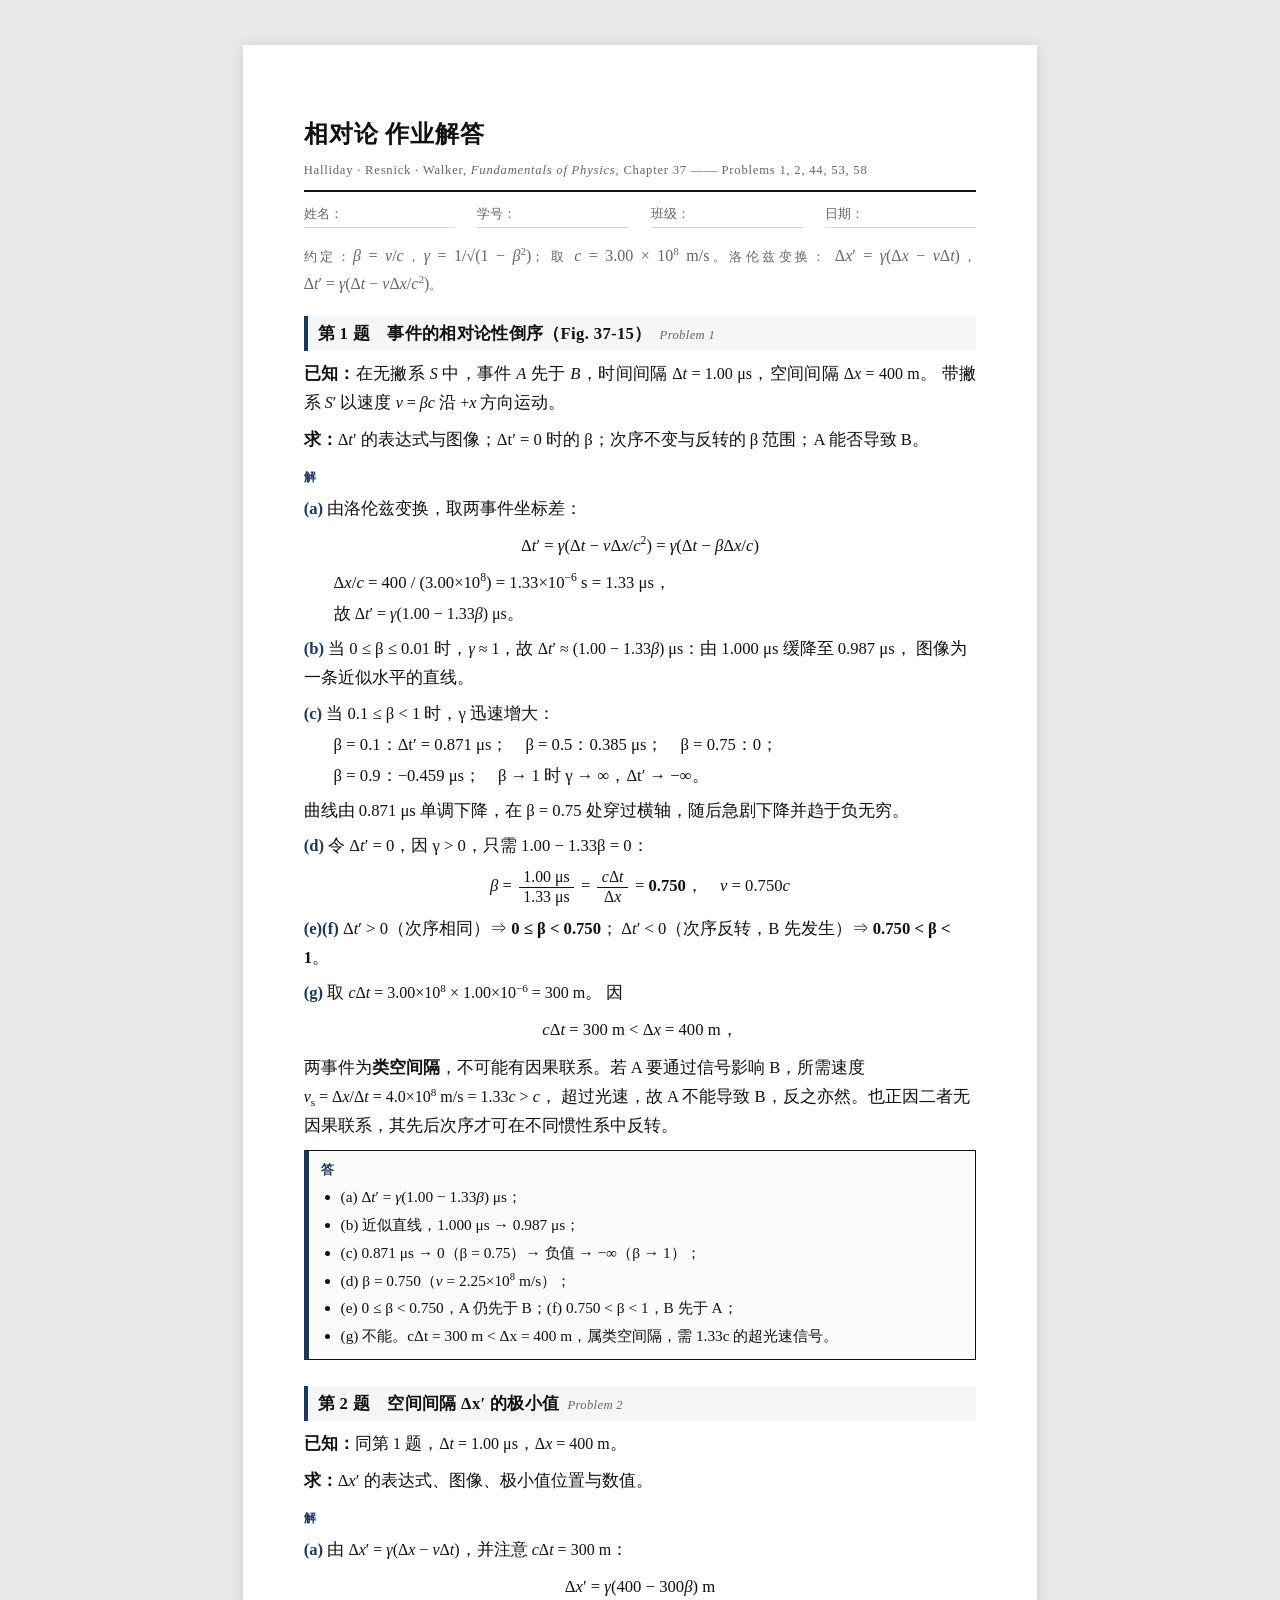
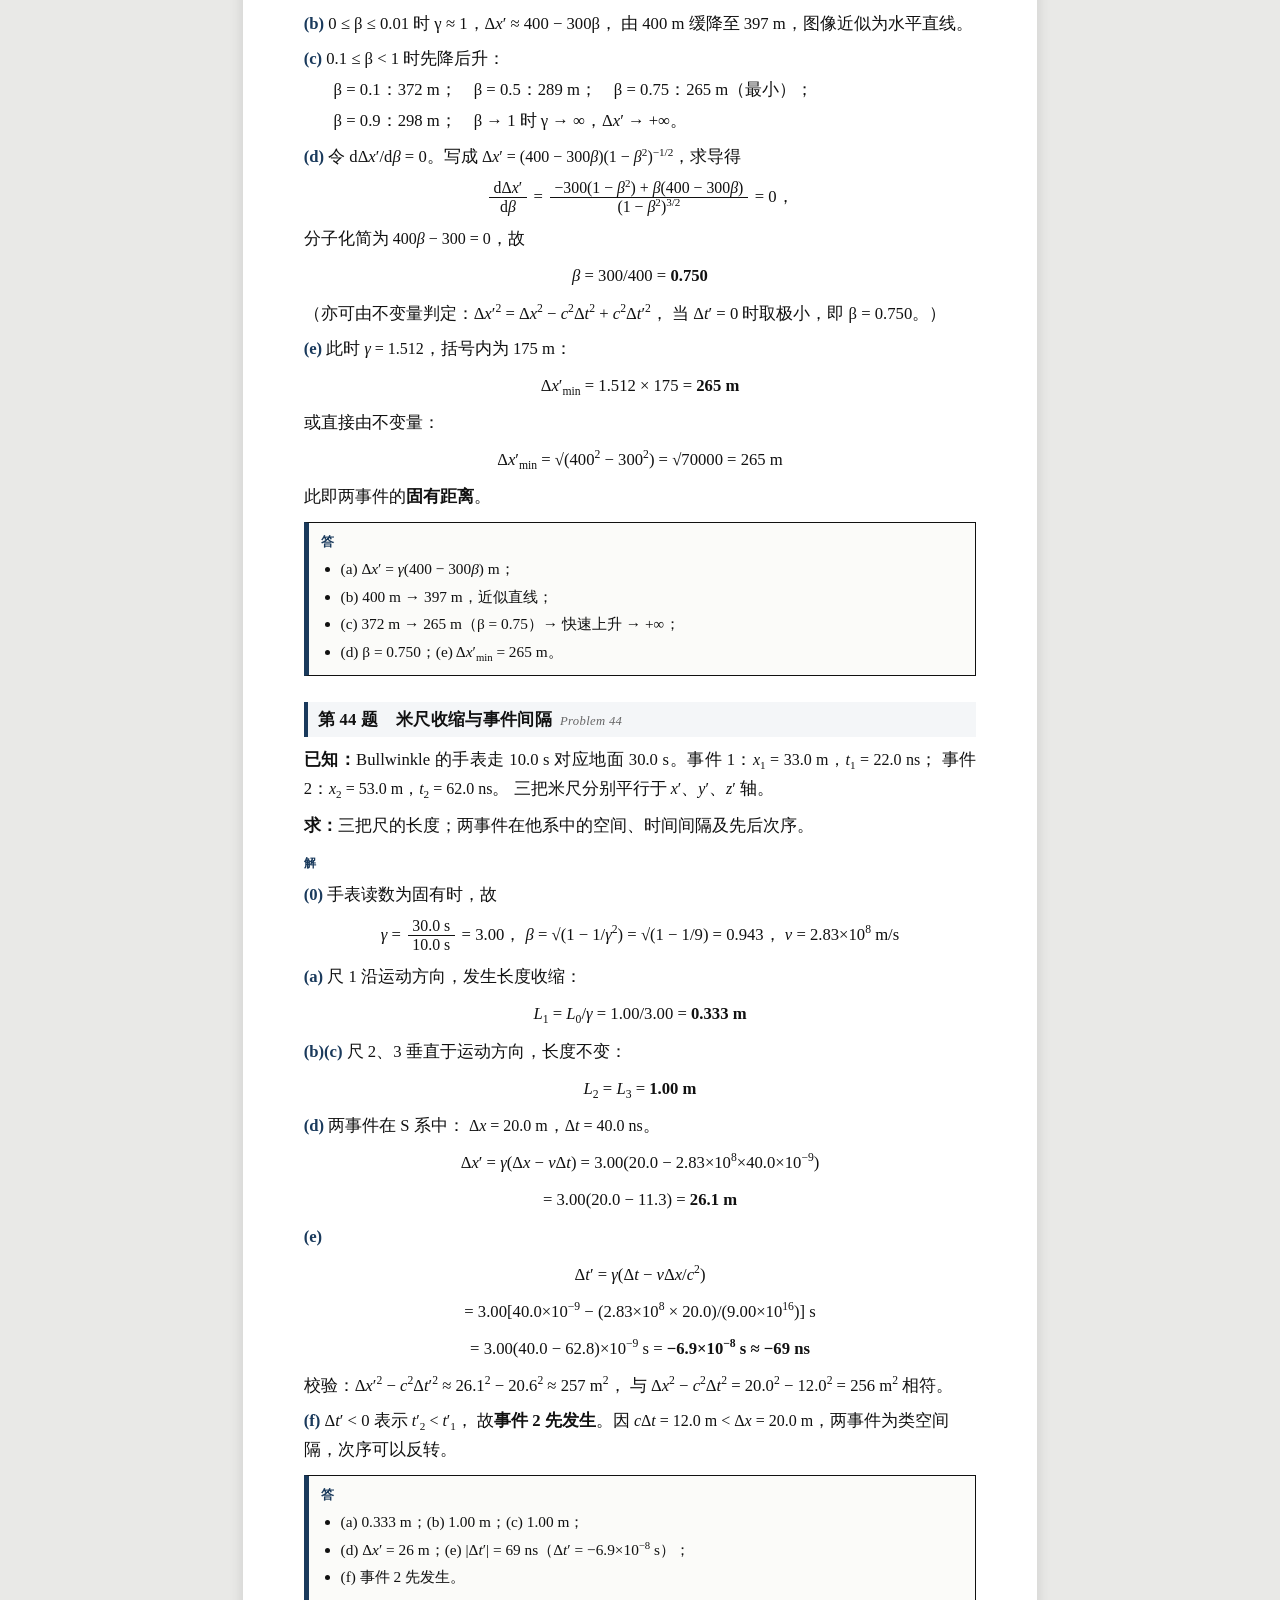
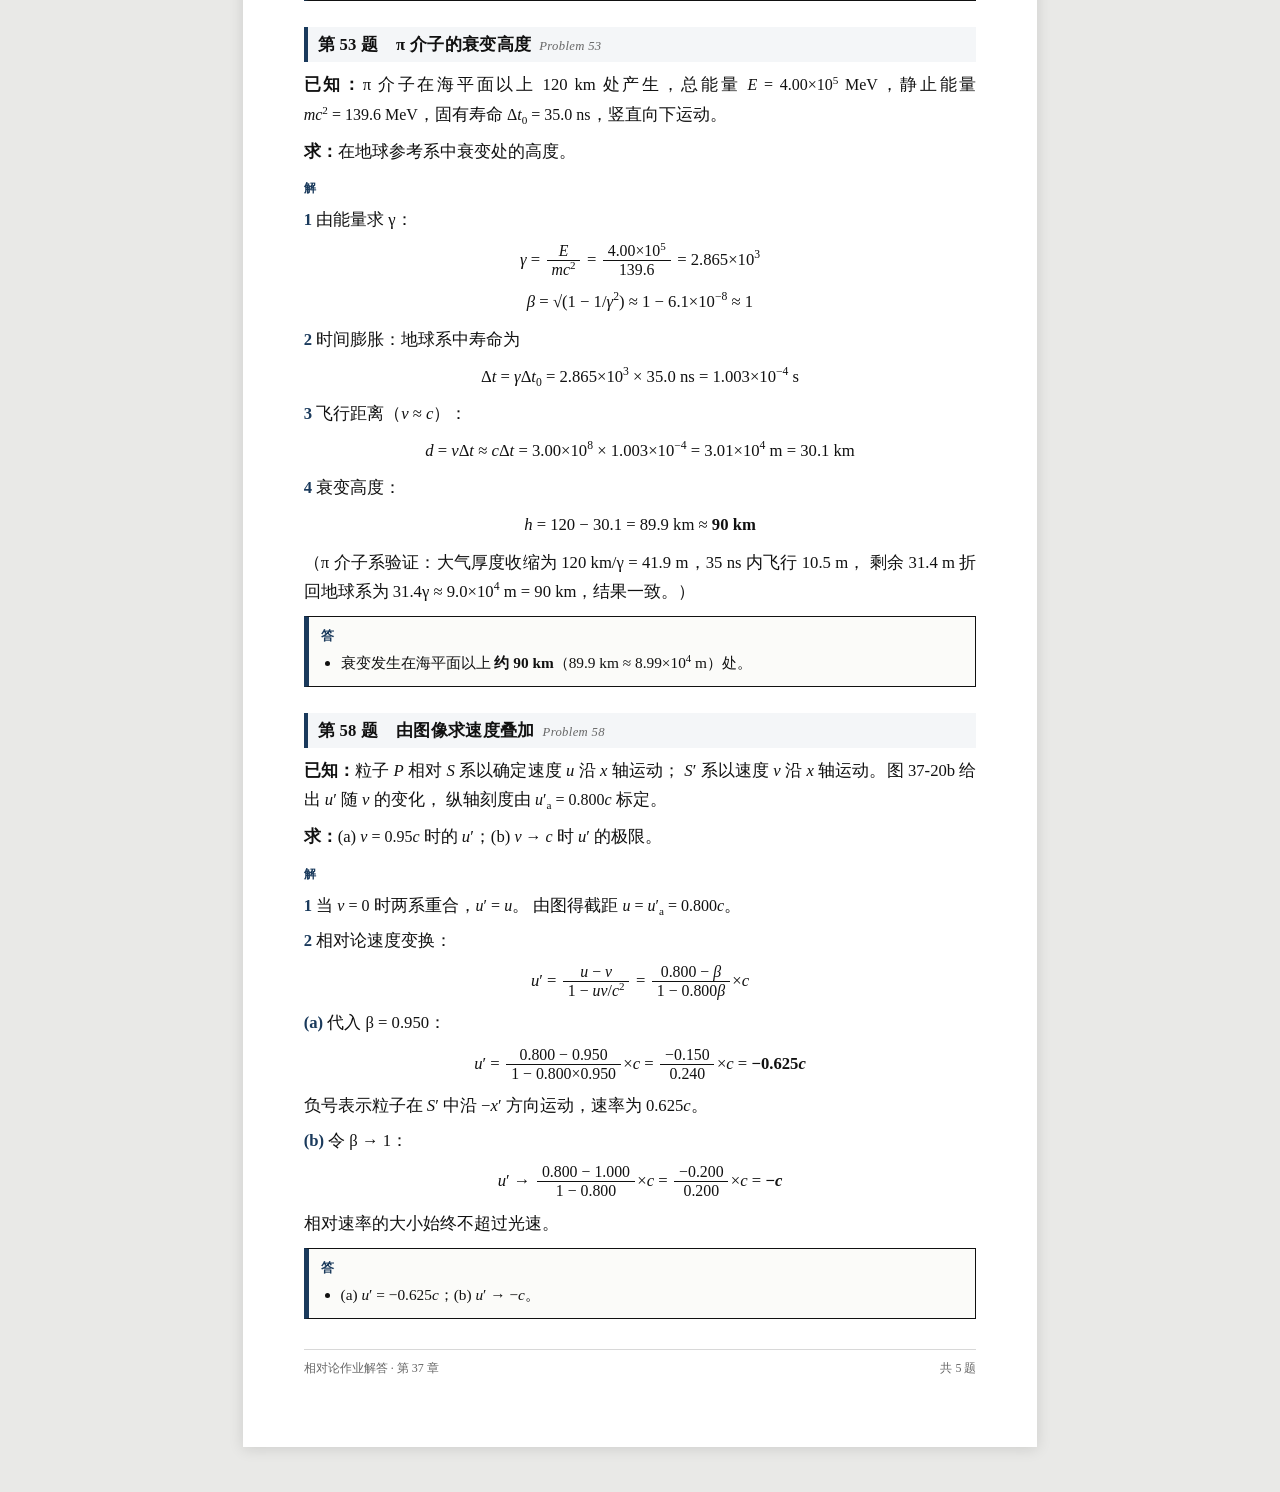
==== relativity-solutions/relativity-homework.html @ 5c3568dc "feat: update workspace Co-authored-by: traeagent <traeagent@users.noreply.github.com>" ====
<!DOCTYPE html>
<html lang="zh-CN">
<head>
<meta charset="UTF-8">
<meta name="viewport" content="width=device-width, initial-scale=1.0">
<title>相对论作业 · 可抄写版</title>
<style>
  @page { size: A4; margin: 18mm 16mm; }

  :root{
    --ink:#111;
    --muted:#666;
    --line:#d8d8d8;
    --accent:#1a3a5c;
  }
  *{box-sizing:border-box}
  body{
    margin:0;
    background:#e9e9e7;
    font-family:"Songti SC","Noto Serif CJK SC","Source Han Serif SC",SimSun,Georgia,serif;
    font-size:12.5pt;
    line-height:1.75;
    color:var(--ink);
  }
  .sheet{
    width:210mm;
    min-height:297mm;
    margin:12mm auto;
    background:#fff;
    padding:18mm 16mm;
    box-shadow:0 2px 14px rgba(0,0,0,.12);
  }

  /* ---------- 卷头 ---------- */
  .head{border-bottom:2px solid var(--ink);padding-bottom:8px;margin-bottom:6px}
  .head h1{
    font-size:18pt;margin:0 0 4px;letter-spacing:.04em;
    font-family:"Songti SC",SimSun,serif;
  }
  .head .sub{font-size:9.5pt;color:var(--muted);letter-spacing:.06em}
  .meta{
    display:flex;gap:22px;flex-wrap:wrap;
    font-size:10pt;color:var(--muted);
    margin:10px 0 22px;
  }
  .meta span{flex:1;min-width:150px;border-bottom:1px solid var(--line);padding-bottom:2px}

  /* ---------- 题目 ---------- */
  .prob{margin:0 0 26px;break-inside:avoid;page-break-inside:avoid}
  .prob > h2{
    font-size:12.5pt;margin:0 0 8px;padding:3px 0 3px 10px;
    border-left:4px solid var(--accent);
    background:#f4f6f8;
    font-weight:700;letter-spacing:.02em;
  }
  .prob h2 .en{
    font-weight:400;color:var(--muted);font-size:9.5pt;
    font-family:Georgia,serif;font-style:italic;margin-left:8px;
  }
  .label{
    font-size:9pt;letter-spacing:.12em;color:var(--accent);
    font-weight:700;margin:12px 0 4px;
  }

  p{margin:0 0 6px;text-align:justify}
  .given{margin:0 0 8px}
  .given b{font-weight:700}

  /* ---------- 公式 ---------- */
  .m{font-family:"Times New Roman",Georgia,serif;font-size:12pt;white-space:nowrap}
  .m i{font-style:italic}
  .disp{
    text-align:center;
    margin:8px 0;
    font-family:"Times New Roman",Georgia,serif;
    font-size:12.5pt;
  }
  .disp i{font-style:italic}
  .frac{display:inline-block;vertical-align:middle;text-align:center;line-height:1.15;margin:0 .15em}
  .frac .n{display:block;padding:0 .3em;font-size:.95em}
  .frac .d{display:block;padding:0 .3em;border-top:1px solid currentColor;font-size:.95em}
  .sqrt{border-top:1px solid currentColor;padding:0 .1em 0 .03em}
  sup,sub{font-size:.7em;line-height:0}

  /* ---------- 步骤 ---------- */
  .step{margin:6px 0 6px 0}
  .step .no{font-weight:700;color:var(--accent)}
  .calc{margin:2px 0 6px 1.8em}
  .calc div{margin:2px 0}

  /* ---------- 答案 ---------- */
  .ans{
    border:1px solid var(--ink);
    border-left:5px solid var(--accent);
    padding:8px 12px;
    margin:10px 0 0;
    font-size:11.5pt;
    background:#fbfbf9;
    break-inside:avoid;
  }
  .ans .t{font-weight:700;letter-spacing:.1em;font-size:9.5pt;color:var(--accent);display:block;margin-bottom:3px}
  .ans ul{margin:0;padding-left:1.3em}
  .ans li{margin:1px 0}

  .note{font-size:9.5pt;color:var(--muted);margin-top:6px}

  /* ---------- 页脚 ---------- */
  .foot{
    margin-top:30px;padding-top:8px;border-top:1px solid var(--line);
    font-size:9pt;color:var(--muted);display:flex;justify-content:space-between
  }

  /* ---------- 打印 ---------- */
  @media print{
    body{background:#fff}
    .sheet{width:auto;min-height:0;margin:0;padding:0;box-shadow:none}
    .prob{page-break-inside:avoid}
    .ans{background:#fff}
  }

  @media (max-width:820px){
    body{background:#fff}
    .sheet{width:auto;margin:0;padding:14px;box-shadow:none;min-height:0}
    .m{white-space:normal}
    .disp{font-size:11.5pt}
  }
</style>
</head>
<body>
<div class="sheet">

  <div class="head">
    <h1>相对论 作业解答</h1>
    <div class="sub">Halliday · Resnick · Walker, <i>Fundamentals of Physics</i>, Chapter 37 —— Problems 1, 2, 44, 53, 58</div>
  </div>

  <div class="meta">
    <span>姓名：</span>
    <span>学号：</span>
    <span>班级：</span>
    <span>日期：</span>
  </div>

  <p class="note" style="margin:-8px 0 18px">
    约定：<span class="m"><i>β</i> = <i>v</i>/<i>c</i></span>，<span class="m"><i>γ</i> = 1/√(1 − <i>β</i><sup>2</sup>)</span>；
    取 <span class="m"><i>c</i> = 3.00 × 10<sup>8</sup> m/s</span>。洛伦兹变换：
    <span class="m">Δ<i>x</i>′ = <i>γ</i>(Δ<i>x</i> − <i>v</i>Δ<i>t</i>)</span>，
    <span class="m">Δ<i>t</i>′ = <i>γ</i>(Δ<i>t</i> − <i>v</i>Δ<i>x</i>/<i>c</i><sup>2</sup>)</span>。
  </p>

  <!-- ============ 1 ============ -->
  <div class="prob">
    <h2>第 1 题　事件的相对论性倒序（Fig. 37-15）<span class="en">Problem 1</span></h2>

    <p class="given">
      <b>已知：</b>在无撇系 <span class="m"><i>S</i></span> 中，事件 <i>A</i> 先于 <i>B</i>，时间间隔
      <span class="m">Δ<i>t</i> = 1.00 μs</span>，空间间隔 <span class="m">Δ<i>x</i> = 400 m</span>。
      带撇系 <span class="m"><i>S</i>′</span> 以速度 <span class="m"><i>v</i> = <i>βc</i></span> 沿 <span class="m">+<i>x</i></span> 方向运动。
    </p>
    <p class="given"><b>求：</b>Δ<i>t</i>′ 的表达式与图像；Δt′ = 0 时的 β；次序不变与反转的 β 范围；A 能否导致 B。</p>

    <div class="label">解</div>

    <div class="step">
      <span class="no">(a)</span> 由洛伦兹变换，取两事件坐标差：
      <div class="disp">Δ<i>t</i>′ = <i>γ</i>(Δ<i>t</i> − <i>v</i>Δ<i>x</i>/<i>c</i><sup>2</sup>) = <i>γ</i>(Δ<i>t</i> − <i>β</i>Δ<i>x</i>/<i>c</i>)</div>
      <div class="calc">
        <div>Δ<i>x</i>/<i>c</i> = 400 / (3.00×10<sup>8</sup>) = 1.33×10<sup>−6</sup> s = 1.33 μs，</div>
        <div>故 <span class="m">Δ<i>t</i>′ = <i>γ</i>(1.00 − 1.33<i>β</i>) μs</span>。</div>
      </div>
    </div>

    <div class="step">
      <span class="no">(b)</span> 当 0 ≤ β ≤ 0.01 时，<span class="m"><i>γ</i> ≈ 1</span>，故
      <span class="m">Δ<i>t</i>′ ≈ (1.00 − 1.33<i>β</i>) μs</span>：由 1.000 μs 缓降至 0.987 μs，
      图像为一条近似水平的直线。
    </div>

    <div class="step">
      <span class="no">(c)</span> 当 0.1 ≤ β &lt; 1 时，γ 迅速增大：
      <div class="calc">
        <div>β = 0.1：Δt′ = 0.871 μs；　β = 0.5：0.385 μs；　β = 0.75：0；</div>
        <div>β = 0.9：−0.459 μs；　β → 1 时 γ → ∞，Δt′ → −∞。</div>
      </div>
      曲线由 0.871 μs 单调下降，在 β = 0.75 处穿过横轴，随后急剧下降并趋于负无穷。
    </div>

    <div class="step">
      <span class="no">(d)</span> 令 Δ<i>t</i>′ = 0，因 γ &gt; 0，只需 1.00 − 1.33β = 0：
      <div class="disp"><i>β</i> = <span class="frac"><span class="n">1.00 μs</span><span class="d">1.33 μs</span></span> = <span class="frac"><span class="n"><i>c</i>Δ<i>t</i></span><span class="d">Δ<i>x</i></span></span> = <b>0.750</b>，　<i>v</i> = 0.750<i>c</i></div>
    </div>

    <div class="step">
      <span class="no">(e)(f)</span> Δ<i>t</i>′ &gt; 0（次序相同）⇒ <b>0 ≤ β &lt; 0.750</b>；
      Δ<i>t</i>′ &lt; 0（次序反转，B 先发生）⇒ <b>0.750 &lt; β &lt; 1</b>。
    </div>

    <div class="step">
      <span class="no">(g)</span> 取 <span class="m"><i>c</i>Δ<i>t</i> = 3.00×10<sup>8</sup> × 1.00×10<sup>−6</sup> = 300 m</span>。
      因
      <div class="disp"><i>c</i>Δ<i>t</i> = 300 m &lt; Δ<i>x</i> = 400 m，</div>
      两事件为<b>类空间隔</b>，不可能有因果联系。若 A 要通过信号影响 B，所需速度
      <span class="m"><i>v</i><sub>s</sub> = Δ<i>x</i>/Δ<i>t</i> = 4.0×10<sup>8</sup> m/s = 1.33<i>c</i> &gt; <i>c</i></span>，
      超过光速，故 A 不能导致 B，反之亦然。也正因二者无因果联系，其先后次序才可在不同惯性系中反转。
    </div>

    <div class="ans">
      <span class="t">答</span>
      <ul>
        <li>(a) Δ<i>t</i>′ = <i>γ</i>(1.00 − 1.33<i>β</i>) μs；</li>
        <li>(b) 近似直线，1.000 μs → 0.987 μs；</li>
        <li>(c) 0.871 μs → 0（β = 0.75）→ 负值 → −∞（β → 1）；</li>
        <li>(d) β = 0.750（<i>v</i> = 2.25×10<sup>8</sup> m/s）；</li>
        <li>(e) 0 ≤ β &lt; 0.750，A 仍先于 B；(f) 0.750 &lt; β &lt; 1，B 先于 A；</li>
        <li>(g) 不能。cΔt = 300 m &lt; Δx = 400 m，属类空间隔，需 1.33c 的超光速信号。</li>
      </ul>
    </div>
  </div>

  <!-- ============ 2 ============ -->
  <div class="prob">
    <h2>第 2 题　空间间隔 Δx′ 的极小值<span class="en">Problem 2</span></h2>

    <p class="given"><b>已知：</b>同第 1 题，<span class="m">Δ<i>t</i> = 1.00 μs</span>，<span class="m">Δ<i>x</i> = 400 m</span>。</p>
    <p class="given"><b>求：</b>Δ<i>x</i>′ 的表达式、图像、极小值位置与数值。</p>

    <div class="label">解</div>

    <div class="step">
      <span class="no">(a)</span> 由 <span class="m">Δ<i>x</i>′ = <i>γ</i>(Δ<i>x</i> − <i>v</i>Δ<i>t</i>)</span>，并注意
      <span class="m"><i>c</i>Δ<i>t</i> = 300 m</span>：
      <div class="disp">Δ<i>x</i>′ = <i>γ</i>(400 − 300<i>β</i>) m</div>
    </div>

    <div class="step">
      <span class="no">(b)</span> 0 ≤ β ≤ 0.01 时 γ ≈ 1，Δ<i>x</i>′ ≈ 400 − 300β，
      由 400 m 缓降至 397 m，图像近似为水平直线。
    </div>

    <div class="step">
      <span class="no">(c)</span> 0.1 ≤ β &lt; 1 时先降后升：
      <div class="calc">
        <div>β = 0.1：372 m；　β = 0.5：289 m；　β = 0.75：265 m（最小）；</div>
        <div>β = 0.9：298 m；　β → 1 时 γ → ∞，Δ<i>x</i>′ → +∞。</div>
      </div>
    </div>

    <div class="step">
      <span class="no">(d)</span> 令 dΔ<i>x</i>′/d<i>β</i> = 0。写成
      <span class="m">Δ<i>x</i>′ = (400 − 300<i>β</i>)(1 − <i>β</i><sup>2</sup>)<sup>−1/2</sup></span>，求导得
      <div class="disp">
        <span class="frac"><span class="n">dΔ<i>x</i>′</span><span class="d">d<i>β</i></span></span>
        = <span class="frac"><span class="n">−300(1 − <i>β</i><sup>2</sup>) + <i>β</i>(400 − 300<i>β</i>)</span><span class="d">(1 − <i>β</i><sup>2</sup>)<sup>3/2</sup></span></span>
        = 0，
      </div>
      分子化简为 <span class="m">400<i>β</i> − 300 = 0</span>，故
      <div class="disp"><i>β</i> = 300/400 = <b>0.750</b></div>
      （亦可由不变量判定：Δ<i>x</i>′<sup>2</sup> = Δ<i>x</i><sup>2</sup> − <i>c</i><sup>2</sup>Δ<i>t</i><sup>2</sup> + <i>c</i><sup>2</sup>Δ<i>t</i>′<sup>2</sup>，
      当 Δ<i>t</i>′ = 0 时取极小，即 β = 0.750。）
    </div>

    <div class="step">
      <span class="no">(e)</span> 此时 <span class="m"><i>γ</i> = 1.512</span>，括号内为 175 m：
      <div class="disp">Δ<i>x</i>′<sub>min</sub> = 1.512 × 175 = <b>265 m</b></div>
      或直接由不变量：
      <div class="disp">Δ<i>x</i>′<sub>min</sub> = √(400<sup>2</sup> − 300<sup>2</sup>) = √70000 = 265 m</div>
      此即两事件的<b>固有距离</b>。
    </div>

    <div class="ans">
      <span class="t">答</span>
      <ul>
        <li>(a) Δ<i>x</i>′ = <i>γ</i>(400 − 300<i>β</i>) m；</li>
        <li>(b) 400 m → 397 m，近似直线；</li>
        <li>(c) 372 m → 265 m（β = 0.75）→ 快速上升 → +∞；</li>
        <li>(d) β = 0.750；(e) Δ<i>x</i>′<sub>min</sub> = 265 m。</li>
      </ul>
    </div>
  </div>

  <!-- ============ 44 ============ -->
  <div class="prob">
    <h2>第 44 题　米尺收缩与事件间隔<span class="en">Problem 44</span></h2>

    <p class="given">
      <b>已知：</b>Bullwinkle 的手表走 10.0 s 对应地面 30.0 s。事件 1：<span class="m"><i>x</i><sub>1</sub> = 33.0 m，<i>t</i><sub>1</sub> = 22.0 ns</span>；
      事件 2：<span class="m"><i>x</i><sub>2</sub> = 53.0 m，<i>t</i><sub>2</sub> = 62.0 ns</span>。
      三把米尺分别平行于 <span class="m"><i>x</i>′</span>、<span class="m"><i>y</i>′</span>、<span class="m"><i>z</i>′</span> 轴。
    </p>
    <p class="given"><b>求：</b>三把尺的长度；两事件在他系中的空间、时间间隔及先后次序。</p>

    <div class="label">解</div>

    <div class="step">
      <span class="no">(0)</span> 手表读数为固有时，故
      <div class="disp"><i>γ</i> = <span class="frac"><span class="n">30.0 s</span><span class="d">10.0 s</span></span> = 3.00，
      <i>β</i> = √(1 − 1/<i>γ</i><sup>2</sup>) = √(1 − 1/9) = 0.943，
      <i>v</i> = 2.83×10<sup>8</sup> m/s</div>
    </div>

    <div class="step">
      <span class="no">(a)</span> 尺 1 沿运动方向，发生长度收缩：
      <div class="disp"><i>L</i><sub>1</sub> = <i>L</i><sub>0</sub>/<i>γ</i> = 1.00/3.00 = <b>0.333 m</b></div>
    </div>

    <div class="step">
      <span class="no">(b)(c)</span> 尺 2、3 垂直于运动方向，长度不变：
      <div class="disp"><i>L</i><sub>2</sub> = <i>L</i><sub>3</sub> = <b>1.00 m</b></div>
    </div>

    <div class="step">
      <span class="no">(d)</span> 两事件在 S 系中：
      <span class="m">Δ<i>x</i> = 20.0 m</span>，<span class="m">Δ<i>t</i> = 40.0 ns</span>。
      <div class="disp">Δ<i>x</i>′ = <i>γ</i>(Δ<i>x</i> − <i>v</i>Δ<i>t</i>) = 3.00(20.0 − 2.83×10<sup>8</sup>×40.0×10<sup>−9</sup>)</div>
      <div class="disp">= 3.00(20.0 − 11.3) = <b>26.1 m</b></div>
    </div>

    <div class="step">
      <span class="no">(e)</span>
      <div class="disp">Δ<i>t</i>′ = <i>γ</i>(Δ<i>t</i> − <i>v</i>Δ<i>x</i>/<i>c</i><sup>2</sup>)</div>
      <div class="disp">= 3.00[40.0×10<sup>−9</sup> − (2.83×10<sup>8</sup> × 20.0)/(9.00×10<sup>16</sup>)] s</div>
      <div class="disp">= 3.00(40.0 − 62.8)×10<sup>−9</sup> s = <b>−6.9×10<sup>−8</sup> s ≈ −69 ns</b></div>
      <p style="margin-top:4px">校验：Δ<i>x</i>′<sup>2</sup> − <i>c</i><sup>2</sup>Δ<i>t</i>′<sup>2</sup> ≈ 26.1<sup>2</sup> − 20.6<sup>2</sup> ≈ 257 m<sup>2</sup>，
      与 Δ<i>x</i><sup>2</sup> − <i>c</i><sup>2</sup>Δ<i>t</i><sup>2</sup> = 20.0<sup>2</sup> − 12.0<sup>2</sup> = 256 m<sup>2</sup> 相符。</p>
    </div>

    <div class="step">
      <span class="no">(f)</span> Δ<i>t</i>′ &lt; 0 表示 <span class="m"><i>t</i>′<sub>2</sub> &lt; <i>t</i>′<sub>1</sub></span>，
      故<b>事件 2 先发生</b>。因 <span class="m"><i>c</i>Δ<i>t</i> = 12.0 m &lt; Δ<i>x</i> = 20.0 m</span>，两事件为类空间隔，次序可以反转。
    </div>

    <div class="ans">
      <span class="t">答</span>
      <ul>
        <li>(a) 0.333 m；(b) 1.00 m；(c) 1.00 m；</li>
        <li>(d) Δ<i>x</i>′ = 26 m；(e) |Δ<i>t</i>′| = 69 ns（Δ<i>t</i>′ = −6.9×10<sup>−8</sup> s）；</li>
        <li>(f) 事件 2 先发生。</li>
      </ul>
    </div>
  </div>

  <!-- ============ 53 ============ -->
  <div class="prob">
    <h2>第 53 题　π 介子的衰变高度<span class="en">Problem 53</span></h2>

    <p class="given">
      <b>已知：</b>π 介子在海平面以上 120 km 处产生，总能量
      <span class="m"><i>E</i> = 4.00×10<sup>5</sup> MeV</span>，静止能量
      <span class="m"><i>mc</i><sup>2</sup> = 139.6 MeV</span>，固有寿命
      <span class="m">Δ<i>t</i><sub>0</sub> = 35.0 ns</span>，竖直向下运动。
    </p>
    <p class="given"><b>求：</b>在地球参考系中衰变处的高度。</p>

    <div class="label">解</div>

    <div class="step">
      <span class="no">1</span> 由能量求 γ：
      <div class="disp"><i>γ</i> = <span class="frac"><span class="n"><i>E</i></span><span class="d"><i>mc</i><sup>2</sup></span></span> = <span class="frac"><span class="n">4.00×10<sup>5</sup></span><span class="d">139.6</span></span> = 2.865×10<sup>3</sup></div>
      <div class="disp"><i>β</i> = √(1 − 1/<i>γ</i><sup>2</sup>) ≈ 1 − 6.1×10<sup>−8</sup> ≈ 1</div>
    </div>

    <div class="step">
      <span class="no">2</span> 时间膨胀：地球系中寿命为
      <div class="disp">Δ<i>t</i> = <i>γ</i>Δ<i>t</i><sub>0</sub> = 2.865×10<sup>3</sup> × 35.0 ns = 1.003×10<sup>−4</sup> s</div>
    </div>

    <div class="step">
      <span class="no">3</span> 飞行距离（<i>v</i> ≈ <i>c</i>）：
      <div class="disp"><i>d</i> = <i>v</i>Δ<i>t</i> ≈ <i>c</i>Δ<i>t</i> = 3.00×10<sup>8</sup> × 1.003×10<sup>−4</sup> = 3.01×10<sup>4</sup> m = 30.1 km</div>
    </div>

    <div class="step">
      <span class="no">4</span> 衰变高度：
      <div class="disp"><i>h</i> = 120 − 30.1 = 89.9 km ≈ <b>90 km</b></div>
      <p style="margin-top:4px">（π 介子系验证：大气厚度收缩为 120 km/γ = 41.9 m，35 ns 内飞行 10.5 m，
      剩余 31.4 m 折回地球系为 31.4γ ≈ 9.0×10<sup>4</sup> m = 90 km，结果一致。）</p>
    </div>

    <div class="ans">
      <span class="t">答</span>
      <ul>
        <li>衰变发生在海平面以上 <b>约 90 km</b>（89.9 km ≈ 8.99×10<sup>4</sup> m）处。</li>
      </ul>
    </div>
  </div>

  <!-- ============ 58 ============ -->
  <div class="prob">
    <h2>第 58 题　由图像求速度叠加<span class="en">Problem 58</span></h2>

    <p class="given">
      <b>已知：</b>粒子 <i>P</i> 相对 <i>S</i> 系以确定速度 <i>u</i> 沿 <i>x</i> 轴运动；
      <i>S</i>′ 系以速度 <i>v</i> 沿 <i>x</i> 轴运动。图 37-20b 给出 <i>u</i>′ 随 <i>v</i> 的变化，
      纵轴刻度由 <span class="m"><i>u</i>′<sub>a</sub> = 0.800<i>c</i></span> 标定。
    </p>
    <p class="given"><b>求：</b>(a) <span class="m"><i>v</i> = 0.95<i>c</i></span> 时的 <i>u</i>′；(b) <span class="m"><i>v</i> → <i>c</i></span> 时 <i>u</i>′ 的极限。</p>

    <div class="label">解</div>

    <div class="step">
      <span class="no">1</span> 当 <span class="m"><i>v</i> = 0</span> 时两系重合，<span class="m"><i>u</i>′ = <i>u</i></span>。
      由图得截距 <span class="m"><i>u</i> = <i>u</i>′<sub>a</sub> = 0.800<i>c</i></span>。
    </div>

    <div class="step">
      <span class="no">2</span> 相对论速度变换：
      <div class="disp"><i>u</i>′ = <span class="frac"><span class="n"><i>u</i> − <i>v</i></span><span class="d">1 − <i>uv</i>/<i>c</i><sup>2</sup></span></span>
        = <span class="frac"><span class="n">0.800 − <i>β</i></span><span class="d">1 − 0.800<i>β</i></span></span>×<i>c</i></div>
    </div>

    <div class="step">
      <span class="no">(a)</span> 代入 β = 0.950：
      <div class="disp"><i>u</i>′ = <span class="frac"><span class="n">0.800 − 0.950</span><span class="d">1 − 0.800×0.950</span></span>×<i>c</i>
        = <span class="frac"><span class="n">−0.150</span><span class="d">0.240</span></span>×<i>c</i> = <b>−0.625<i>c</i></b></div>
      负号表示粒子在 <i>S</i>′ 中沿 −<i>x</i>′ 方向运动，速率为 0.625<i>c</i>。
    </div>

    <div class="step">
      <span class="no">(b)</span> 令 β → 1：
      <div class="disp"><i>u</i>′ → <span class="frac"><span class="n">0.800 − 1.000</span><span class="d">1 − 0.800</span></span>×<i>c</i>
        = <span class="frac"><span class="n">−0.200</span><span class="d">0.200</span></span>×<i>c</i> = <b>−<i>c</i></b></div>
      相对速率的大小始终不超过光速。
    </div>

    <div class="ans">
      <span class="t">答</span>
      <ul>
        <li>(a) <i>u</i>′ = −0.625<i>c</i>；(b) <i>u</i>′ → −<i>c</i>。</li>
      </ul>
    </div>
  </div>

  <div class="foot">
    <span>相对论作业解答 · 第 37 章</span>
    <span>共 5 题</span>
  </div>

</div>
</body>
</html>
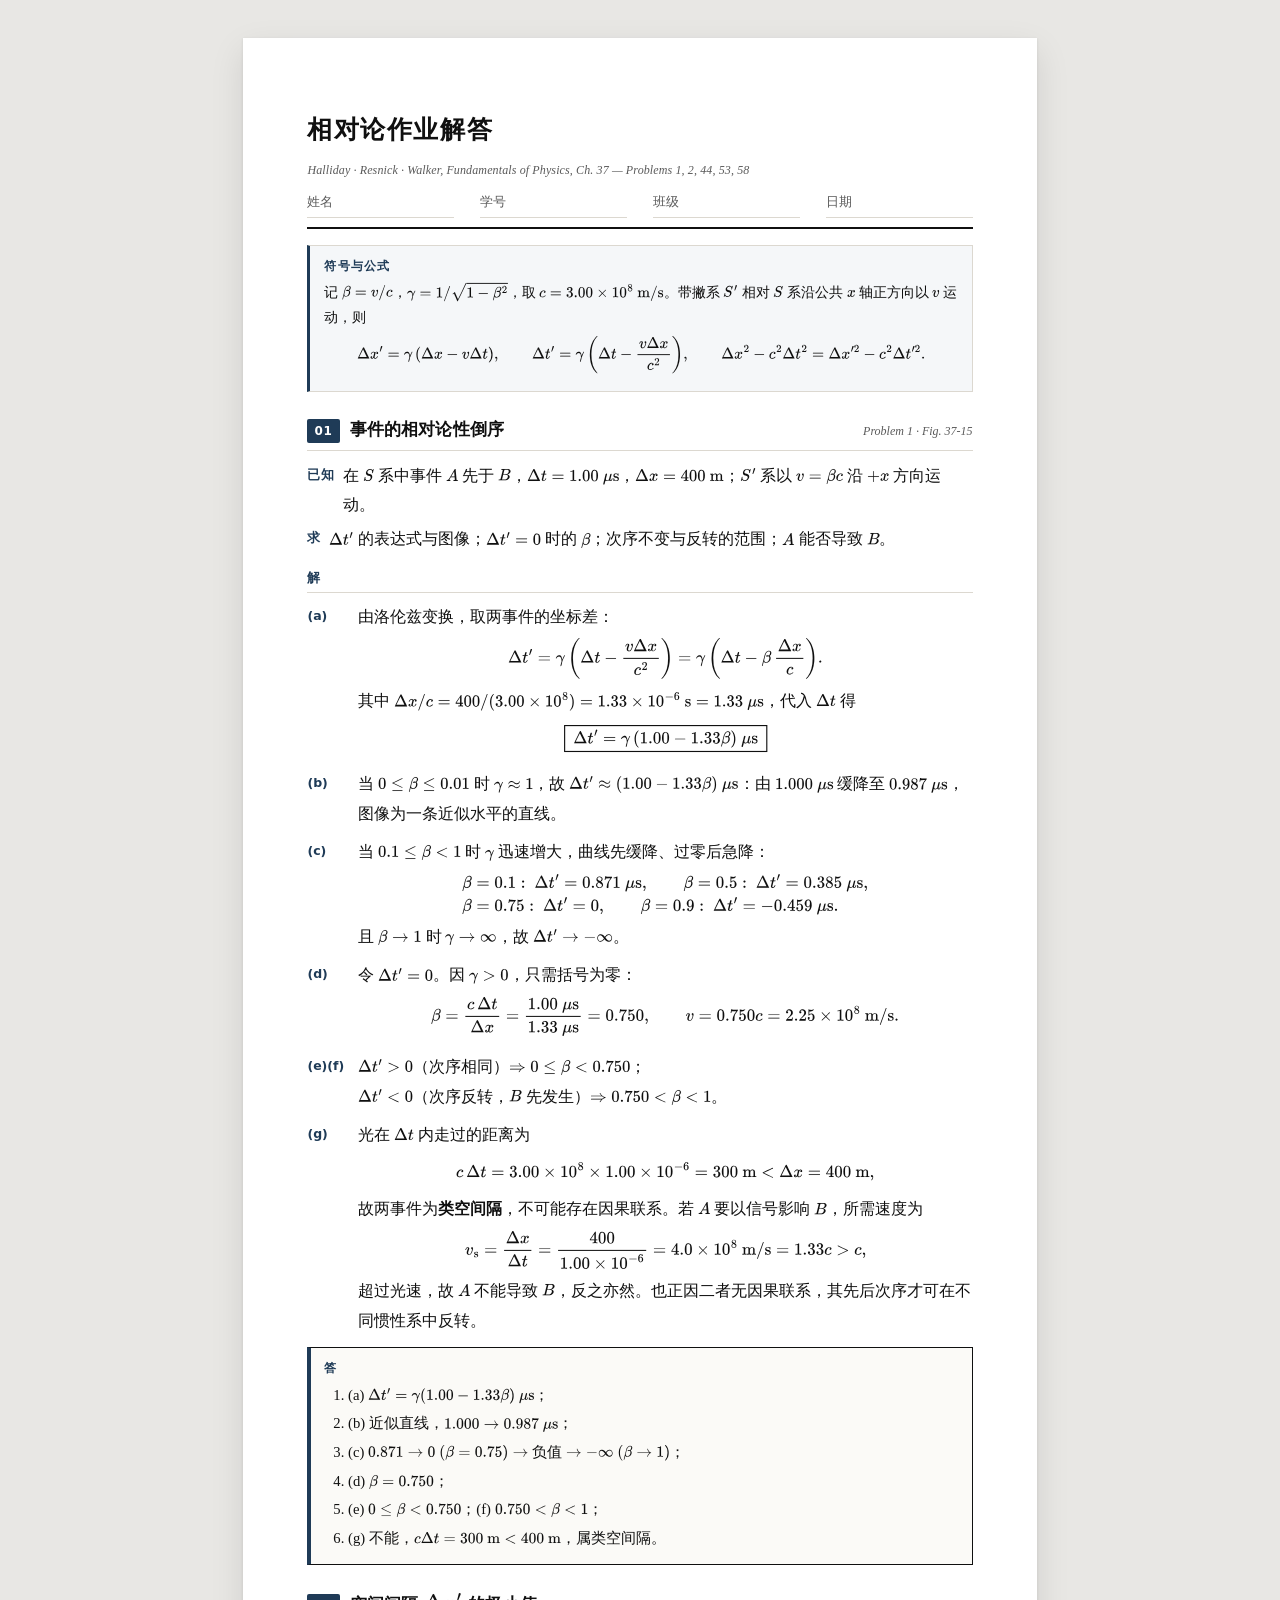
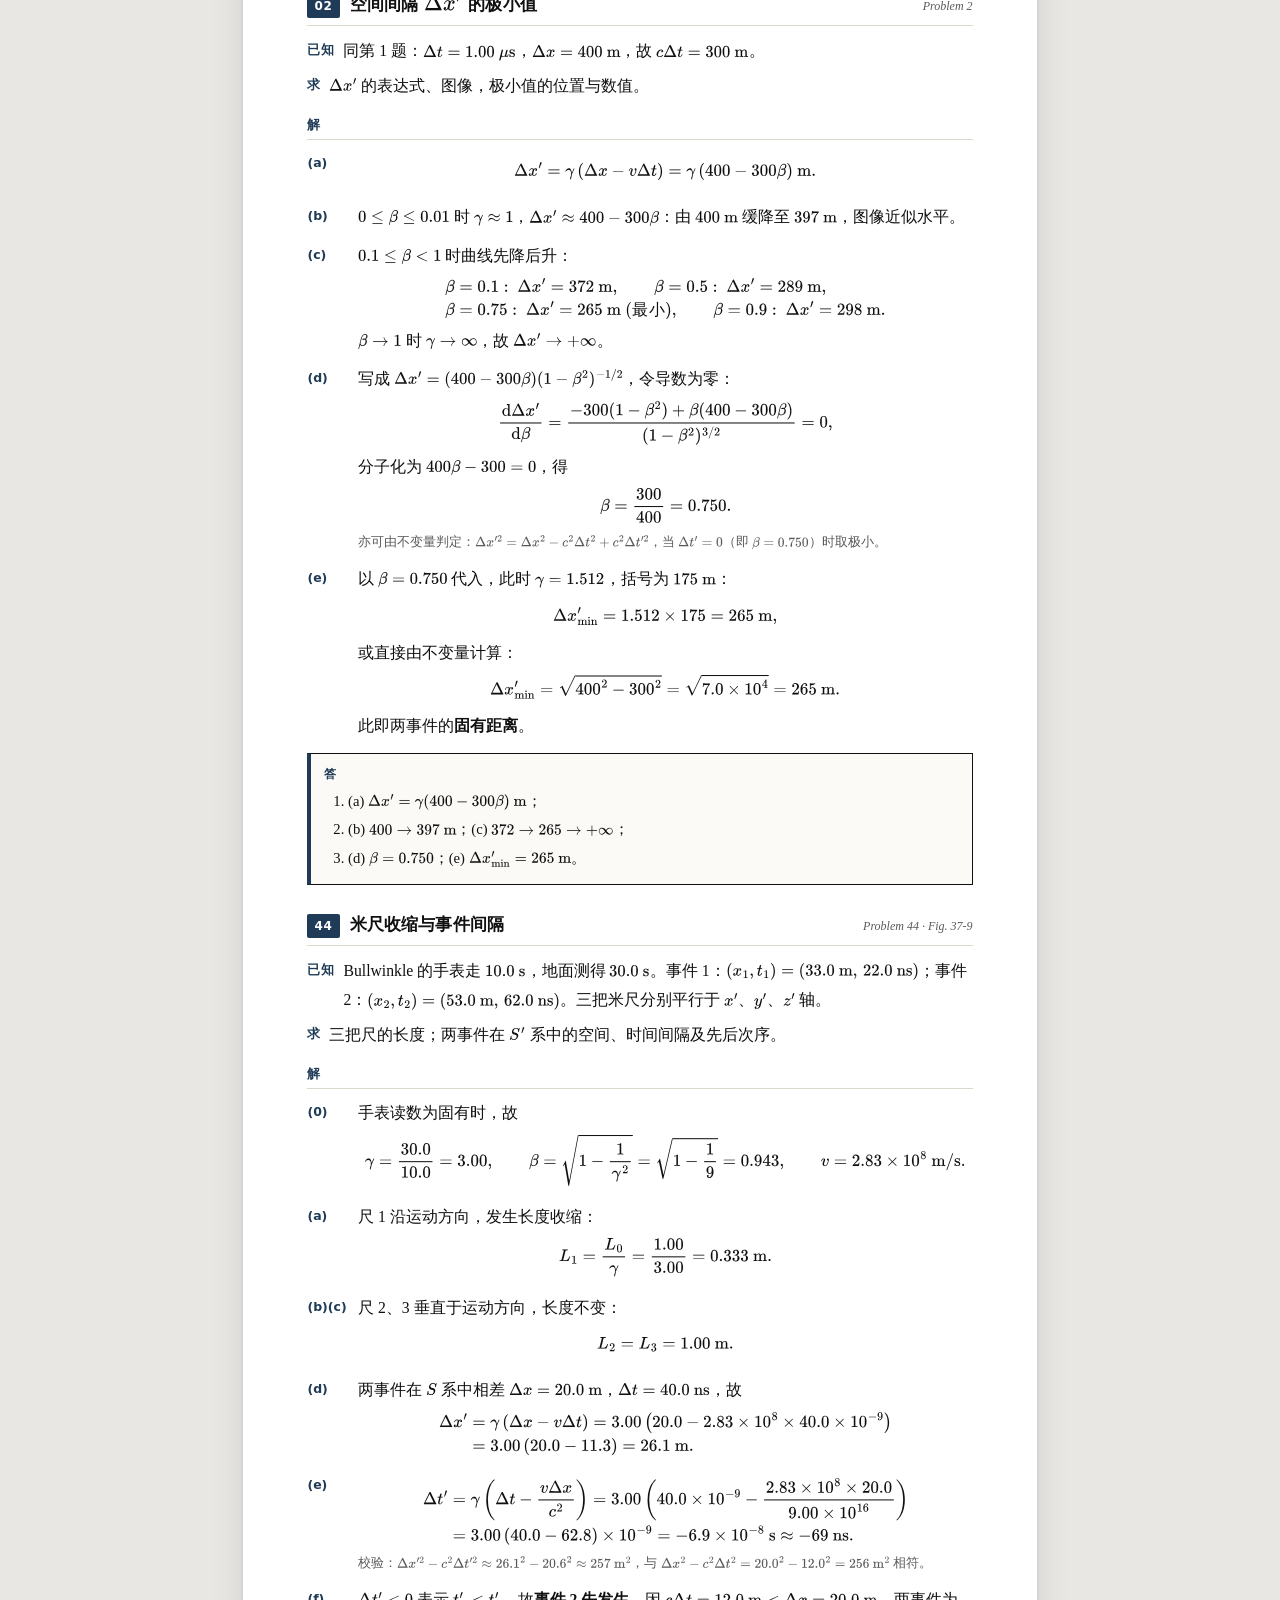
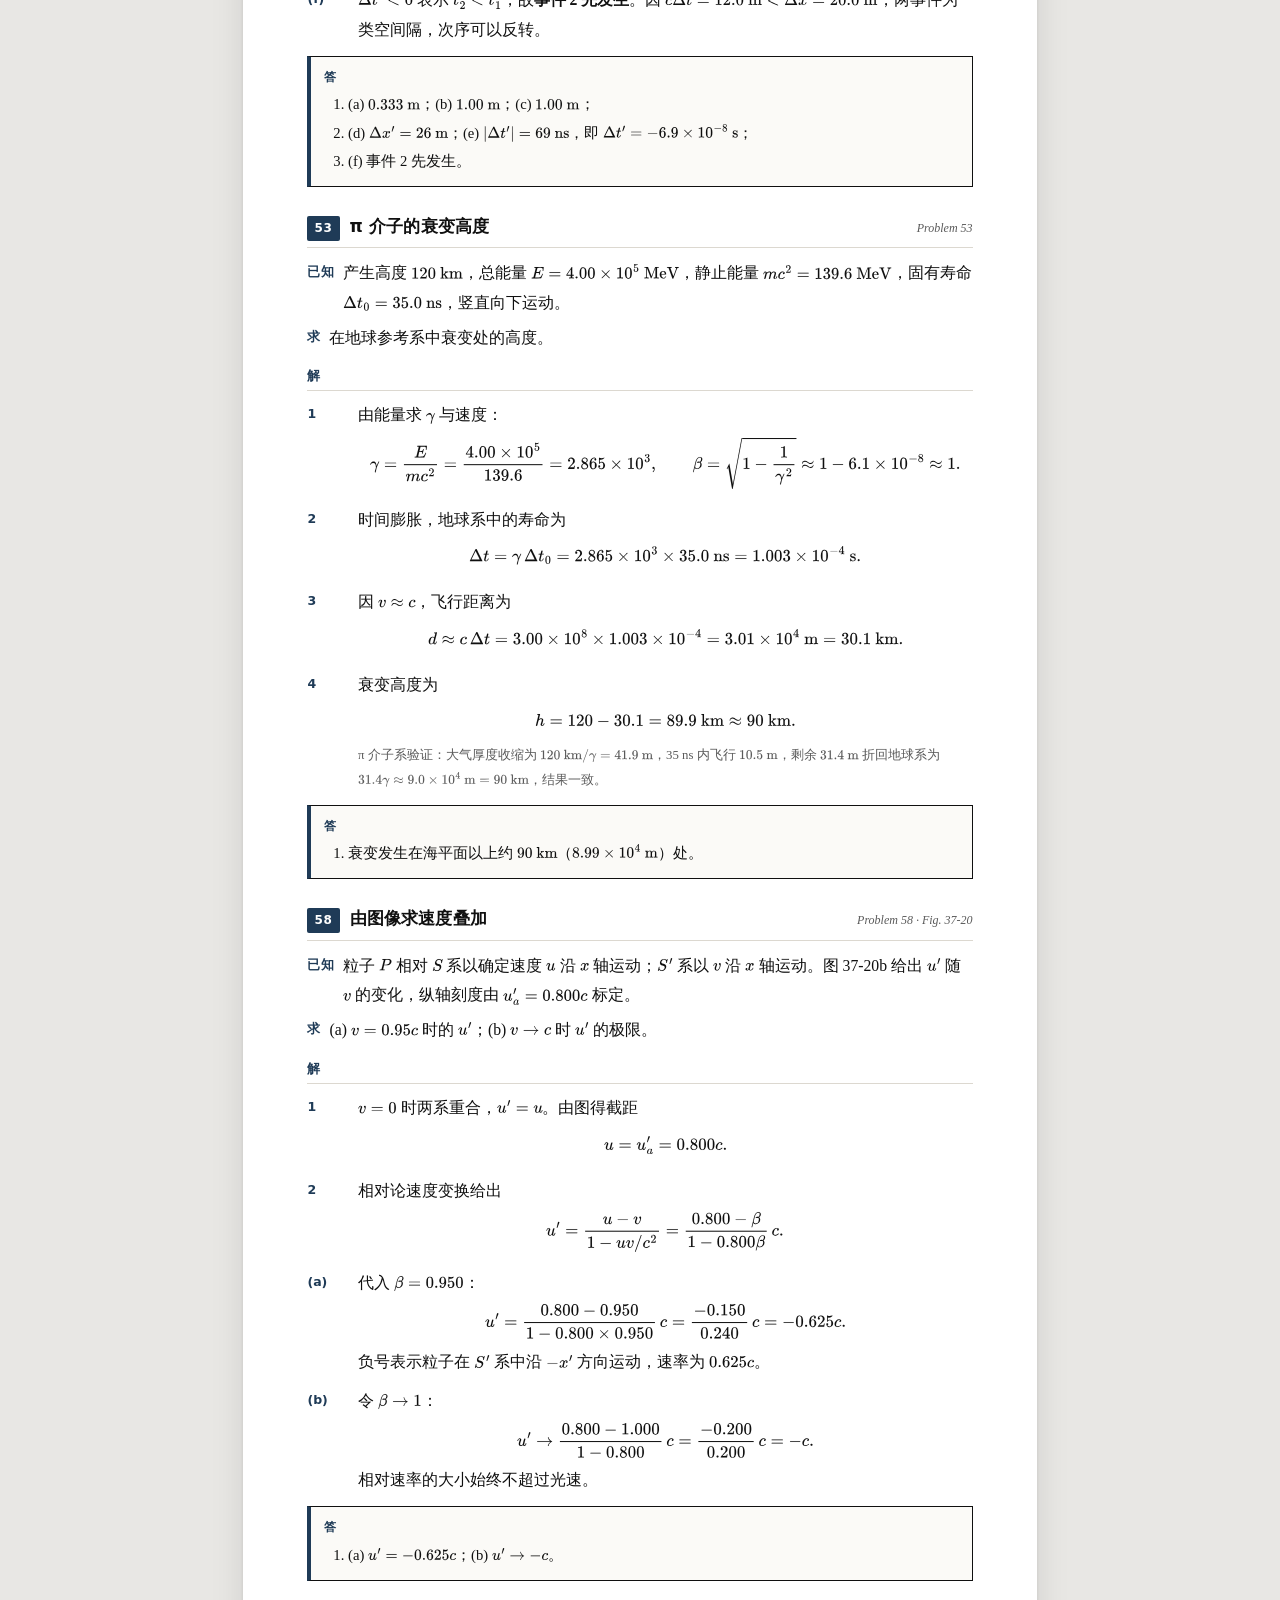
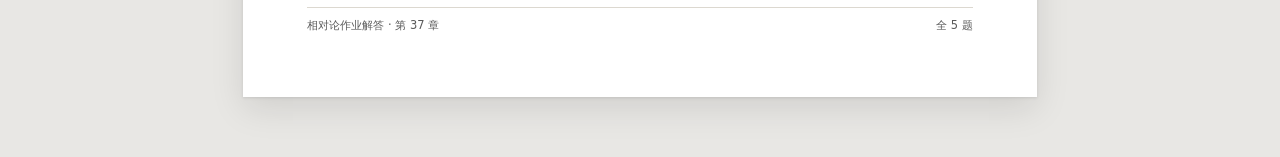
==== commit 4e372e04: "feat: update workspace Co-authored-by: traeagent <traeagent@users.noreply.github.com>" ====
--- a/relativity-solutions/relativity-homework.html
+++ b/relativity-solutions/relativity-homework.html
@@ -3,436 +3,612 @@
 <head>
 <meta charset="UTF-8">
 <meta name="viewport" content="width=device-width, initial-scale=1.0">
-<title>相对论作业 · 可抄写版</title>
+<title>相对论作业 · 解答（可抄写版）</title>
+
+<script>
+window.MathJax = {
+  tex: {
+    inlineMath: [['\\(', '\\)']],
+    displayMath: [['\\[', '\\]']],
+    tags: 'none'
+  },
+  svg: { fontCache: 'global', scale: 1.02 },
+  options: { skipHtmlTags: ['script', 'noscript', 'style', 'textarea', 'pre'] }
+};
+</script>
+<script defer src="./_shared/js/tex-svg.js"></script>
+
 <style>
-  @page { size: A4; margin: 18mm 16mm; }
+  @page { size: A4; margin: 17mm 16mm 16mm; }
 
   :root{
-    --ink:#111;
-    --muted:#666;
-    --line:#d8d8d8;
-    --accent:#1a3a5c;
+    --ink:#101010;
+    --soft:#5a5a5a;
+    --line:#dcd8d0;
+    --rule:#1f3b57;
+    --tint:#f5f7f9;
+    --serif:"Songti SC","Noto Serif CJK SC","Source Han Serif SC",SimSun,Georgia,serif;
+    --sans:"PingFang SC","Hiragino Sans GB","Microsoft YaHei",system-ui,sans-serif;
   }
   *{box-sizing:border-box}
+  html{-webkit-text-size-adjust:100%}
   body{
     margin:0;
-    background:#e9e9e7;
-    font-family:"Songti SC","Noto Serif CJK SC","Source Han Serif SC",SimSun,Georgia,serif;
-    font-size:12.5pt;
-    line-height:1.75;
+    background:#e8e7e4;
     color:var(--ink);
+    font-family:var(--serif);
+    font-size:11.8pt;
+    line-height:1.85;
   }
   .sheet{
     width:210mm;
-    min-height:297mm;
-    margin:12mm auto;
+    margin:10mm auto 16mm;
+    padding:18mm 17mm 16mm;
     background:#fff;
-    padding:18mm 16mm;
-    box-shadow:0 2px 14px rgba(0,0,0,.12);
+    box-shadow:0 1px 3px rgba(0,0,0,.10), 0 12px 32px rgba(0,0,0,.10);
   }
 
   /* ---------- 卷头 ---------- */
-  .head{border-bottom:2px solid var(--ink);padding-bottom:8px;margin-bottom:6px}
-  .head h1{
-    font-size:18pt;margin:0 0 4px;letter-spacing:.04em;
-    font-family:"Songti SC",SimSun,serif;
-  }
-  .head .sub{font-size:9.5pt;color:var(--muted);letter-spacing:.06em}
-  .meta{
-    display:flex;gap:22px;flex-wrap:wrap;
-    font-size:10pt;color:var(--muted);
-    margin:10px 0 22px;
-  }
-  .meta span{flex:1;min-width:150px;border-bottom:1px solid var(--line);padding-bottom:2px}
+  .title-block{border-bottom:2.2px solid var(--ink);padding-bottom:9px}
+  h1{
+    font-family:var(--sans);
+    font-size:19pt;font-weight:700;letter-spacing:.06em;
+    margin:0 0 6px;
+  }
+  .subtitle{
+    font-family:Georgia,"Times New Roman",serif;
+    font-size:9pt;color:var(--soft);font-style:italic;
+    letter-spacing:.01em;
+  }
+  .ident{
+    display:flex;gap:26px;flex-wrap:wrap;
+    margin:9px 0 0;font-family:var(--sans);font-size:9.6pt;color:var(--soft)
+  }
+  .ident span{flex:1;min-width:120px;border-bottom:1px solid var(--line);padding-bottom:3px}
+
+  /* ---------- 通用约定 ---------- */
+  .convention{
+    margin:16px 0 22px;padding:10px 14px;
+    background:var(--tint);border:1px solid var(--line);border-left:3px solid var(--rule);
+    font-size:10.8pt;line-height:1.7;
+  }
+  .convention .h{
+    font-family:var(--sans);font-size:9pt;font-weight:700;letter-spacing:.1em;
+    color:var(--rule);display:block;margin-bottom:4px
+  }
 
   /* ---------- 题目 ---------- */
-  .prob{margin:0 0 26px;break-inside:avoid;page-break-inside:avoid}
-  .prob > h2{
-    font-size:12.5pt;margin:0 0 8px;padding:3px 0 3px 10px;
-    border-left:4px solid var(--accent);
-    background:#f4f6f8;
-    font-weight:700;letter-spacing:.02em;
-  }
-  .prob h2 .en{
-    font-weight:400;color:var(--muted);font-size:9.5pt;
-    font-family:Georgia,serif;font-style:italic;margin-left:8px;
-  }
-  .label{
-    font-size:9pt;letter-spacing:.12em;color:var(--accent);
-    font-weight:700;margin:12px 0 4px;
-  }
-
-  p{margin:0 0 6px;text-align:justify}
-  .given{margin:0 0 8px}
-  .given b{font-weight:700}
+  .prob{margin:0 0 24px;break-inside:avoid;page-break-inside:avoid}
+  .prob-head{
+    display:flex;align-items:baseline;gap:10px;
+    border-bottom:1px solid var(--line);padding-bottom:5px;margin-bottom:10px;
+  }
+  .prob-head .no{
+    font-family:var(--sans);font-size:9pt;font-weight:700;color:#fff;background:var(--rule);
+    padding:1px 7px;border-radius:2px;letter-spacing:.06em;flex:none;
+  }
+  .prob-head h2{
+    font-family:var(--sans);font-size:12.6pt;font-weight:700;margin:0;letter-spacing:.01em;
+  }
+  .prob-head .en{
+    font-family:Georgia,serif;font-size:9pt;font-style:italic;color:var(--soft);margin-left:auto;
+  }
+
+  p{margin:0 0 5px;text-align:left}
+  .kv{display:flex;gap:8px;margin:0 0 5px}
+  .kv .k{
+    flex:none;font-family:var(--sans);font-size:9.4pt;font-weight:700;color:var(--rule);
+    letter-spacing:.08em;padding-top:2px;
+  }
+  .kv .v{flex:1}
+
+  .solve-label{
+    font-family:var(--sans);font-size:9.4pt;font-weight:700;letter-spacing:.12em;
+    color:var(--rule);margin:12px 0 2px;
+  }
+  .solve-label::after{
+    content:"";display:block;height:1px;background:var(--line);margin-top:3px
+  }
+
+  .step{display:flex;gap:8px;margin:9px 0 0}
+  .step .tag{
+    flex:0 0 3.4em;font-family:var(--sans);font-size:9.4pt;font-weight:700;color:var(--rule);
+    padding-top:2px
+  }
+  .step .body{flex:1;min-width:0}
+  .step .body > p:last-child{margin-bottom:0}
 
   /* ---------- 公式 ---------- */
-  .m{font-family:"Times New Roman",Georgia,serif;font-size:12pt;white-space:nowrap}
-  .m i{font-style:italic}
-  .disp{
-    text-align:center;
-    margin:8px 0;
-    font-family:"Times New Roman",Georgia,serif;
-    font-size:12.5pt;
-  }
-  .disp i{font-style:italic}
-  .frac{display:inline-block;vertical-align:middle;text-align:center;line-height:1.15;margin:0 .15em}
-  .frac .n{display:block;padding:0 .3em;font-size:.95em}
-  .frac .d{display:block;padding:0 .3em;border-top:1px solid currentColor;font-size:.95em}
-  .sqrt{border-top:1px solid currentColor;padding:0 .1em 0 .03em}
-  sup,sub{font-size:.7em;line-height:0}
-
-  /* ---------- 步骤 ---------- */
-  .step{margin:6px 0 6px 0}
-  .step .no{font-weight:700;color:var(--accent)}
-  .calc{margin:2px 0 6px 1.8em}
-  .calc div{margin:2px 0}
-
-  /* ---------- 答案 ---------- */
-  .ans{
-    border:1px solid var(--ink);
-    border-left:5px solid var(--accent);
-    padding:8px 12px;
-    margin:10px 0 0;
-    font-size:11.5pt;
-    background:#fbfbf9;
-    break-inside:avoid;
-  }
-  .ans .t{font-weight:700;letter-spacing:.1em;font-size:9.5pt;color:var(--accent);display:block;margin-bottom:3px}
-  .ans ul{margin:0;padding-left:1.3em}
-  .ans li{margin:1px 0}
-
-  .note{font-size:9.5pt;color:var(--muted);margin-top:6px}
+  mjx-container[display="true"]{
+    margin:7px 0 !important;
+    font-size:104% !important;
+  }
+  .eq-note{font-size:9.6pt;color:var(--soft);text-align:center;margin:-2px 0 6px}
+
+  /* ---------- 答 ---------- */
+  .answer{
+    margin:12px 0 0;padding:9px 13px 10px;
+    background:#fbfaf7;border:1px solid var(--ink);border-left:4px solid var(--rule);
+    break-inside:avoid;page-break-inside:avoid;
+  }
+  .answer .t{
+    font-family:var(--sans);font-size:9pt;font-weight:700;letter-spacing:.16em;
+    color:var(--rule);display:block;margin-bottom:3px
+  }
+  .answer ol{margin:0;padding-left:1.5em}
+  .answer li{margin:1px 0;font-size:11pt}
+
+  .tip{font-size:9.6pt;color:var(--soft);margin-top:5px}
 
   /* ---------- 页脚 ---------- */
   .foot{
-    margin-top:30px;padding-top:8px;border-top:1px solid var(--line);
-    font-size:9pt;color:var(--muted);display:flex;justify-content:space-between
+    margin-top:26px;padding-top:7px;border-top:1px solid var(--line);
+    font-family:var(--sans);font-size:8.6pt;color:var(--soft);
+    display:flex;justify-content:space-between
   }
 
   /* ---------- 打印 ---------- */
   @media print{
+    body{background:#fff;font-size:11.5pt}
+    .sheet{width:auto;margin:0;padding:0;box-shadow:none}
+    .answer{background:#fff}
+    .prob{page-break-inside:avoid}
+  }
+
+  @media (max-width:800px){
     body{background:#fff}
-    .sheet{width:auto;min-height:0;margin:0;padding:0;box-shadow:none}
-    .prob{page-break-inside:avoid}
-    .ans{background:#fff}
-  }
-
-  @media (max-width:820px){
-    body{background:#fff}
-    .sheet{width:auto;margin:0;padding:14px;box-shadow:none;min-height:0}
-    .m{white-space:normal}
-    .disp{font-size:11.5pt}
+    .sheet{width:auto;margin:0;padding:16px;box-shadow:none}
+    mjx-container[display="true"]{font-size:96% !important}
   }
 </style>
 </head>
 <body>
 <div class="sheet">
 
-  <div class="head">
-    <h1>相对论 作业解答</h1>
-    <div class="sub">Halliday · Resnick · Walker, <i>Fundamentals of Physics</i>, Chapter 37 —— Problems 1, 2, 44, 53, 58</div>
-  </div>
-
-  <div class="meta">
-    <span>姓名：</span>
-    <span>学号：</span>
-    <span>班级：</span>
-    <span>日期：</span>
-  </div>
-
-  <p class="note" style="margin:-8px 0 18px">
-    约定：<span class="m"><i>β</i> = <i>v</i>/<i>c</i></span>，<span class="m"><i>γ</i> = 1/√(1 − <i>β</i><sup>2</sup>)</span>；
-    取 <span class="m"><i>c</i> = 3.00 × 10<sup>8</sup> m/s</span>。洛伦兹变换：
-    <span class="m">Δ<i>x</i>′ = <i>γ</i>(Δ<i>x</i> − <i>v</i>Δ<i>t</i>)</span>，
-    <span class="m">Δ<i>t</i>′ = <i>γ</i>(Δ<i>t</i> − <i>v</i>Δ<i>x</i>/<i>c</i><sup>2</sup>)</span>。
-  </p>
-
-  <!-- ============ 1 ============ -->
+  <div class="title-block">
+    <h1>相对论作业解答</h1>
+    <div class="subtitle">Halliday · Resnick · Walker, <i>Fundamentals of Physics</i>, Ch. 37 — Problems 1, 2, 44, 53, 58</div>
+    <div class="ident">
+      <span>姓名</span><span>学号</span><span>班级</span><span>日期</span>
+    </div>
+  </div>
+
+  <div class="convention">
+    <span class="h">符号与公式</span>
+    记 \(\beta=v/c\)，\(\gamma=1/\sqrt{1-\beta^{2}}\)，取 \(c=3.00\times10^{8}\ \mathrm{m/s}\)。带撇系 \(S'\) 相对 \(S\) 系沿公共 \(x\) 轴正方向以 \(v\) 运动，则
+    \[
+      \Delta x'=\gamma\left(\Delta x-v\Delta t\right),\qquad
+      \Delta t'=\gamma\left(\Delta t-\frac{v\Delta x}{c^{2}}\right),
+      \qquad \Delta x^{2}-c^{2}\Delta t^{2}=\Delta x'^{2}-c^{2}\Delta t'^{2}.
+    \]
+  </div>
+
+  <!-- ================= 1 ================= -->
   <div class="prob">
-    <h2>第 1 题　事件的相对论性倒序（Fig. 37-15）<span class="en">Problem 1</span></h2>
-
-    <p class="given">
-      <b>已知：</b>在无撇系 <span class="m"><i>S</i></span> 中，事件 <i>A</i> 先于 <i>B</i>，时间间隔
-      <span class="m">Δ<i>t</i> = 1.00 μs</span>，空间间隔 <span class="m">Δ<i>x</i> = 400 m</span>。
-      带撇系 <span class="m"><i>S</i>′</span> 以速度 <span class="m"><i>v</i> = <i>βc</i></span> 沿 <span class="m">+<i>x</i></span> 方向运动。
-    </p>
-    <p class="given"><b>求：</b>Δ<i>t</i>′ 的表达式与图像；Δt′ = 0 时的 β；次序不变与反转的 β 范围；A 能否导致 B。</p>
-
-    <div class="label">解</div>
-
-    <div class="step">
-      <span class="no">(a)</span> 由洛伦兹变换，取两事件坐标差：
-      <div class="disp">Δ<i>t</i>′ = <i>γ</i>(Δ<i>t</i> − <i>v</i>Δ<i>x</i>/<i>c</i><sup>2</sup>) = <i>γ</i>(Δ<i>t</i> − <i>β</i>Δ<i>x</i>/<i>c</i>)</div>
-      <div class="calc">
-        <div>Δ<i>x</i>/<i>c</i> = 400 / (3.00×10<sup>8</sup>) = 1.33×10<sup>−6</sup> s = 1.33 μs，</div>
-        <div>故 <span class="m">Δ<i>t</i>′ = <i>γ</i>(1.00 − 1.33<i>β</i>) μs</span>。</div>
-      </div>
-    </div>
-
-    <div class="step">
-      <span class="no">(b)</span> 当 0 ≤ β ≤ 0.01 时，<span class="m"><i>γ</i> ≈ 1</span>，故
-      <span class="m">Δ<i>t</i>′ ≈ (1.00 − 1.33<i>β</i>) μs</span>：由 1.000 μs 缓降至 0.987 μs，
-      图像为一条近似水平的直线。
-    </div>
-
-    <div class="step">
-      <span class="no">(c)</span> 当 0.1 ≤ β &lt; 1 时，γ 迅速增大：
-      <div class="calc">
-        <div>β = 0.1：Δt′ = 0.871 μs；　β = 0.5：0.385 μs；　β = 0.75：0；</div>
-        <div>β = 0.9：−0.459 μs；　β → 1 时 γ → ∞，Δt′ → −∞。</div>
-      </div>
-      曲线由 0.871 μs 单调下降，在 β = 0.75 处穿过横轴，随后急剧下降并趋于负无穷。
-    </div>
-
-    <div class="step">
-      <span class="no">(d)</span> 令 Δ<i>t</i>′ = 0，因 γ &gt; 0，只需 1.00 − 1.33β = 0：
-      <div class="disp"><i>β</i> = <span class="frac"><span class="n">1.00 μs</span><span class="d">1.33 μs</span></span> = <span class="frac"><span class="n"><i>c</i>Δ<i>t</i></span><span class="d">Δ<i>x</i></span></span> = <b>0.750</b>，　<i>v</i> = 0.750<i>c</i></div>
-    </div>
-
-    <div class="step">
-      <span class="no">(e)(f)</span> Δ<i>t</i>′ &gt; 0（次序相同）⇒ <b>0 ≤ β &lt; 0.750</b>；
-      Δ<i>t</i>′ &lt; 0（次序反转，B 先发生）⇒ <b>0.750 &lt; β &lt; 1</b>。
-    </div>
-
-    <div class="step">
-      <span class="no">(g)</span> 取 <span class="m"><i>c</i>Δ<i>t</i> = 3.00×10<sup>8</sup> × 1.00×10<sup>−6</sup> = 300 m</span>。
-      因
-      <div class="disp"><i>c</i>Δ<i>t</i> = 300 m &lt; Δ<i>x</i> = 400 m，</div>
-      两事件为<b>类空间隔</b>，不可能有因果联系。若 A 要通过信号影响 B，所需速度
-      <span class="m"><i>v</i><sub>s</sub> = Δ<i>x</i>/Δ<i>t</i> = 4.0×10<sup>8</sup> m/s = 1.33<i>c</i> &gt; <i>c</i></span>，
-      超过光速，故 A 不能导致 B，反之亦然。也正因二者无因果联系，其先后次序才可在不同惯性系中反转。
-    </div>
-
-    <div class="ans">
+    <div class="prob-head">
+      <span class="no">01</span>
+      <h2>事件的相对论性倒序</h2>
+      <span class="en">Problem 1 · Fig. 37-15</span>
+    </div>
+
+    <div class="kv"><div class="k">已知</div><div class="v">
+      在 \(S\) 系中事件 \(A\) 先于 \(B\)，\(\Delta t=1.00\ \mu\mathrm{s}\)，\(\Delta x=400\ \mathrm{m}\)；\(S'\) 系以 \(v=\beta c\) 沿 \(+x\) 方向运动。
+    </div></div>
+    <div class="kv"><div class="k">求</div><div class="v">
+      \(\Delta t'\) 的表达式与图像；\(\Delta t'=0\) 时的 \(\beta\)；次序不变与反转的范围；\(A\) 能否导致 \(B\)。
+    </div></div>
+
+    <div class="solve-label">解</div>
+
+    <div class="step">
+      <div class="tag">(a)</div>
+      <div class="body">
+        <p>由洛伦兹变换，取两事件的坐标差：</p>
+        \[
+          \Delta t'=\gamma\left(\Delta t-\frac{v\Delta x}{c^{2}}\right)
+          =\gamma\left(\Delta t-\beta\,\frac{\Delta x}{c}\right).
+        \]
+        <p>其中 \(\Delta x/c=400/(3.00\times10^{8})=1.33\times10^{-6}\ \mathrm{s}=1.33\ \mu\mathrm{s}\)，代入 \(\Delta t\) 得</p>
+        \[
+          \boxed{\;\Delta t'=\gamma\left(1.00-1.33\beta\right)\ \mu\mathrm{s}\;}
+        \]
+      </div>
+    </div>
+
+    <div class="step">
+      <div class="tag">(b)</div>
+      <div class="body">
+        <p>当 \(0\le\beta\le0.01\) 时 \(\gamma\approx1\)，故 \(\Delta t'\approx(1.00-1.33\beta)\ \mu\mathrm{s}\)：由 \(1.000\ \mu\mathrm{s}\) 缓降至 \(0.987\ \mu\mathrm{s}\)，图像为一条近似水平的直线。</p>
+      </div>
+    </div>
+
+    <div class="step">
+      <div class="tag">(c)</div>
+      <div class="body">
+        <p>当 \(0.1\le\beta\lt1\) 时 \(\gamma\) 迅速增大，曲线先缓降、过零后急降：</p>
+        \[
+          \begin{aligned}
+            &\beta=0.1:\ \Delta t'=0.871\ \mu\mathrm{s},\qquad
+             \beta=0.5:\ \Delta t'=0.385\ \mu\mathrm{s},\\
+            &\beta=0.75:\ \Delta t'=0,\qquad
+             \beta=0.9:\ \Delta t'=-0.459\ \mu\mathrm{s}.
+          \end{aligned}
+        \]
+        <p>且 \(\beta\to1\) 时 \(\gamma\to\infty\)，故 \(\Delta t'\to-\infty\)。</p>
+      </div>
+    </div>
+
+    <div class="step">
+      <div class="tag">(d)</div>
+      <div class="body">
+        <p>令 \(\Delta t'=0\)。因 \(\gamma\gt0\)，只需括号为零：</p>
+        \[
+          \beta=\frac{c\,\Delta t}{\Delta x}=\frac{1.00\ \mu\mathrm{s}}{1.33\ \mu\mathrm{s}}=0.750,
+          \qquad v=0.750c=2.25\times10^{8}\ \mathrm{m/s}.
+        \]
+      </div>
+    </div>
+
+    <div class="step">
+      <div class="tag">(e)(f)</div>
+      <div class="body">
+        <p>\(\Delta t'\gt0\)（次序相同）\(\Rightarrow 0\le\beta\lt0.750\)；<br>
+        \(\Delta t'\lt0\)（次序反转，\(B\) 先发生）\(\Rightarrow 0.750\lt\beta\lt1\)。</p>
+      </div>
+    </div>
+
+    <div class="step">
+      <div class="tag">(g)</div>
+      <div class="body">
+        <p>光在 \(\Delta t\) 内走过的距离为</p>
+        \[
+          c\,\Delta t=3.00\times10^{8}\times1.00\times10^{-6}=300\ \mathrm{m}
+          \lt \Delta x=400\ \mathrm{m},
+        \]
+        <p>故两事件为<strong>类空间隔</strong>，不可能存在因果联系。若 \(A\) 要以信号影响 \(B\)，所需速度为</p>
+        \[
+          v_{\mathrm{s}}=\frac{\Delta x}{\Delta t}=\frac{400}{1.00\times10^{-6}}
+          =4.0\times10^{8}\ \mathrm{m/s}=1.33c\gt c,
+        \]
+        <p>超过光速，故 \(A\) 不能导致 \(B\)，反之亦然。也正因二者无因果联系，其先后次序才可在不同惯性系中反转。</p>
+      </div>
+    </div>
+
+    <div class="answer">
       <span class="t">答</span>
-      <ul>
-        <li>(a) Δ<i>t</i>′ = <i>γ</i>(1.00 − 1.33<i>β</i>) μs；</li>
-        <li>(b) 近似直线，1.000 μs → 0.987 μs；</li>
-        <li>(c) 0.871 μs → 0（β = 0.75）→ 负值 → −∞（β → 1）；</li>
-        <li>(d) β = 0.750（<i>v</i> = 2.25×10<sup>8</sup> m/s）；</li>
-        <li>(e) 0 ≤ β &lt; 0.750，A 仍先于 B；(f) 0.750 &lt; β &lt; 1，B 先于 A；</li>
-        <li>(g) 不能。cΔt = 300 m &lt; Δx = 400 m，属类空间隔，需 1.33c 的超光速信号。</li>
-      </ul>
-    </div>
-  </div>
-
-  <!-- ============ 2 ============ -->
+      <ol>
+        <li>(a) \(\Delta t'=\gamma(1.00-1.33\beta)\ \mu\mathrm{s}\)；</li>
+        <li>(b) 近似直线，\(1.000\to0.987\ \mu\mathrm{s}\)；</li>
+        <li>(c) \(0.871\to0\ (\beta=0.75)\to\) 负值 \(\to-\infty\ (\beta\to1)\)；</li>
+        <li>(d) \(\beta=0.750\)；</li>
+        <li>(e) \(0\le\beta\lt0.750\)；(f) \(0.750\lt\beta\lt1\)；</li>
+        <li>(g) 不能，\(c\Delta t=300\ \mathrm{m}\lt400\ \mathrm{m}\)，属类空间隔。</li>
+      </ol>
+    </div>
+  </div>
+
+  <!-- ================= 2 ================= -->
   <div class="prob">
-    <h2>第 2 题　空间间隔 Δx′ 的极小值<span class="en">Problem 2</span></h2>
-
-    <p class="given"><b>已知：</b>同第 1 题，<span class="m">Δ<i>t</i> = 1.00 μs</span>，<span class="m">Δ<i>x</i> = 400 m</span>。</p>
-    <p class="given"><b>求：</b>Δ<i>x</i>′ 的表达式、图像、极小值位置与数值。</p>
-
-    <div class="label">解</div>
-
-    <div class="step">
-      <span class="no">(a)</span> 由 <span class="m">Δ<i>x</i>′ = <i>γ</i>(Δ<i>x</i> − <i>v</i>Δ<i>t</i>)</span>，并注意
-      <span class="m"><i>c</i>Δ<i>t</i> = 300 m</span>：
-      <div class="disp">Δ<i>x</i>′ = <i>γ</i>(400 − 300<i>β</i>) m</div>
-    </div>
-
-    <div class="step">
-      <span class="no">(b)</span> 0 ≤ β ≤ 0.01 时 γ ≈ 1，Δ<i>x</i>′ ≈ 400 − 300β，
-      由 400 m 缓降至 397 m，图像近似为水平直线。
-    </div>
-
-    <div class="step">
-      <span class="no">(c)</span> 0.1 ≤ β &lt; 1 时先降后升：
-      <div class="calc">
-        <div>β = 0.1：372 m；　β = 0.5：289 m；　β = 0.75：265 m（最小）；</div>
-        <div>β = 0.9：298 m；　β → 1 时 γ → ∞，Δ<i>x</i>′ → +∞。</div>
-      </div>
-    </div>
-
-    <div class="step">
-      <span class="no">(d)</span> 令 dΔ<i>x</i>′/d<i>β</i> = 0。写成
-      <span class="m">Δ<i>x</i>′ = (400 − 300<i>β</i>)(1 − <i>β</i><sup>2</sup>)<sup>−1/2</sup></span>，求导得
-      <div class="disp">
-        <span class="frac"><span class="n">dΔ<i>x</i>′</span><span class="d">d<i>β</i></span></span>
-        = <span class="frac"><span class="n">−300(1 − <i>β</i><sup>2</sup>) + <i>β</i>(400 − 300<i>β</i>)</span><span class="d">(1 − <i>β</i><sup>2</sup>)<sup>3/2</sup></span></span>
-        = 0，
-      </div>
-      分子化简为 <span class="m">400<i>β</i> − 300 = 0</span>，故
-      <div class="disp"><i>β</i> = 300/400 = <b>0.750</b></div>
-      （亦可由不变量判定：Δ<i>x</i>′<sup>2</sup> = Δ<i>x</i><sup>2</sup> − <i>c</i><sup>2</sup>Δ<i>t</i><sup>2</sup> + <i>c</i><sup>2</sup>Δ<i>t</i>′<sup>2</sup>，
-      当 Δ<i>t</i>′ = 0 时取极小，即 β = 0.750。）
-    </div>
-
-    <div class="step">
-      <span class="no">(e)</span> 此时 <span class="m"><i>γ</i> = 1.512</span>，括号内为 175 m：
-      <div class="disp">Δ<i>x</i>′<sub>min</sub> = 1.512 × 175 = <b>265 m</b></div>
-      或直接由不变量：
-      <div class="disp">Δ<i>x</i>′<sub>min</sub> = √(400<sup>2</sup> − 300<sup>2</sup>) = √70000 = 265 m</div>
-      此即两事件的<b>固有距离</b>。
-    </div>
-
-    <div class="ans">
+    <div class="prob-head">
+      <span class="no">02</span>
+      <h2>空间间隔 \(\Delta x'\) 的极小值</h2>
+      <span class="en">Problem 2</span>
+    </div>
+
+    <div class="kv"><div class="k">已知</div><div class="v">
+      同第 1 题：\(\Delta t=1.00\ \mu\mathrm{s}\)，\(\Delta x=400\ \mathrm{m}\)，故 \(c\Delta t=300\ \mathrm{m}\)。
+    </div></div>
+    <div class="kv"><div class="k">求</div><div class="v">
+      \(\Delta x'\) 的表达式、图像，极小值的位置与数值。
+    </div></div>
+
+    <div class="solve-label">解</div>
+
+    <div class="step">
+      <div class="tag">(a)</div>
+      <div class="body">
+        \[
+          \Delta x'=\gamma\left(\Delta x-v\Delta t\right)=\gamma\left(400-300\beta\right)\ \mathrm{m}.
+        \]
+      </div>
+    </div>
+
+    <div class="step">
+      <div class="tag">(b)</div>
+      <div class="body">
+        <p>\(0\le\beta\le0.01\) 时 \(\gamma\approx1\)，\(\Delta x'\approx400-300\beta\)：由 \(400\ \mathrm{m}\) 缓降至 \(397\ \mathrm{m}\)，图像近似水平。</p>
+      </div>
+    </div>
+
+    <div class="step">
+      <div class="tag">(c)</div>
+      <div class="body">
+        <p>\(0.1\le\beta\lt1\) 时曲线先降后升：</p>
+        \[
+          \begin{aligned}
+            &\beta=0.1:\ \Delta x'=372\ \mathrm{m},\qquad
+             \beta=0.5:\ \Delta x'=289\ \mathrm{m},\\
+            &\beta=0.75:\ \Delta x'=265\ \mathrm{m}\ (\text{最小}),\qquad
+             \beta=0.9:\ \Delta x'=298\ \mathrm{m}.
+          \end{aligned}
+        \]
+        <p>\(\beta\to1\) 时 \(\gamma\to\infty\)，故 \(\Delta x'\to+\infty\)。</p>
+      </div>
+    </div>
+
+    <div class="step">
+      <div class="tag">(d)</div>
+      <div class="body">
+        <p>写成 \(\Delta x'=(400-300\beta)(1-\beta^{2})^{-1/2}\)，令导数为零：</p>
+        \[
+          \frac{\mathrm{d}\Delta x'}{\mathrm{d}\beta}
+          =\frac{-300(1-\beta^{2})+\beta(400-300\beta)}{(1-\beta^{2})^{3/2}}=0,
+        \]
+        <p>分子化为 \(400\beta-300=0\)，得</p>
+        \[
+          \beta=\frac{300}{400}=0.750.
+        \]
+        <p class="tip">亦可由不变量判定：\(\Delta x'^{2}=\Delta x^{2}-c^{2}\Delta t^{2}+c^{2}\Delta t'^{2}\)，当 \(\Delta t'=0\)（即 \(\beta=0.750\)）时取极小。</p>
+      </div>
+    </div>
+
+    <div class="step">
+      <div class="tag">(e)</div>
+      <div class="body">
+        <p>以 \(\beta=0.750\) 代入，此时 \(\gamma=1.512\)，括号为 \(175\ \mathrm{m}\)：</p>
+        \[
+          \Delta x'_{\min}=1.512\times175=265\ \mathrm{m},
+        \]
+        <p>或直接由不变量计算：</p>
+        \[
+          \Delta x'_{\min}=\sqrt{400^{2}-300^{2}}=\sqrt{7.0\times10^{4}}=265\ \mathrm{m}.
+        \]
+        <p>此即两事件的<strong>固有距离</strong>。</p>
+      </div>
+    </div>
+
+    <div class="answer">
       <span class="t">答</span>
-      <ul>
-        <li>(a) Δ<i>x</i>′ = <i>γ</i>(400 − 300<i>β</i>) m；</li>
-        <li>(b) 400 m → 397 m，近似直线；</li>
-        <li>(c) 372 m → 265 m（β = 0.75）→ 快速上升 → +∞；</li>
-        <li>(d) β = 0.750；(e) Δ<i>x</i>′<sub>min</sub> = 265 m。</li>
-      </ul>
-    </div>
-  </div>
-
-  <!-- ============ 44 ============ -->
+      <ol>
+        <li>(a) \(\Delta x'=\gamma(400-300\beta)\ \mathrm{m}\)；</li>
+        <li>(b) \(400\to397\ \mathrm{m}\)；(c) \(372\to265\to+\infty\)；</li>
+        <li>(d) \(\beta=0.750\)；(e) \(\Delta x'_{\min}=265\ \mathrm{m}\)。</li>
+      </ol>
+    </div>
+  </div>
+
+  <!-- ================= 44 ================= -->
   <div class="prob">
-    <h2>第 44 题　米尺收缩与事件间隔<span class="en">Problem 44</span></h2>
-
-    <p class="given">
-      <b>已知：</b>Bullwinkle 的手表走 10.0 s 对应地面 30.0 s。事件 1：<span class="m"><i>x</i><sub>1</sub> = 33.0 m，<i>t</i><sub>1</sub> = 22.0 ns</span>；
-      事件 2：<span class="m"><i>x</i><sub>2</sub> = 53.0 m，<i>t</i><sub>2</sub> = 62.0 ns</span>。
-      三把米尺分别平行于 <span class="m"><i>x</i>′</span>、<span class="m"><i>y</i>′</span>、<span class="m"><i>z</i>′</span> 轴。
-    </p>
-    <p class="given"><b>求：</b>三把尺的长度；两事件在他系中的空间、时间间隔及先后次序。</p>
-
-    <div class="label">解</div>
-
-    <div class="step">
-      <span class="no">(0)</span> 手表读数为固有时，故
-      <div class="disp"><i>γ</i> = <span class="frac"><span class="n">30.0 s</span><span class="d">10.0 s</span></span> = 3.00，
-      <i>β</i> = √(1 − 1/<i>γ</i><sup>2</sup>) = √(1 − 1/9) = 0.943，
-      <i>v</i> = 2.83×10<sup>8</sup> m/s</div>
-    </div>
-
-    <div class="step">
-      <span class="no">(a)</span> 尺 1 沿运动方向，发生长度收缩：
-      <div class="disp"><i>L</i><sub>1</sub> = <i>L</i><sub>0</sub>/<i>γ</i> = 1.00/3.00 = <b>0.333 m</b></div>
-    </div>
-
-    <div class="step">
-      <span class="no">(b)(c)</span> 尺 2、3 垂直于运动方向，长度不变：
-      <div class="disp"><i>L</i><sub>2</sub> = <i>L</i><sub>3</sub> = <b>1.00 m</b></div>
-    </div>
-
-    <div class="step">
-      <span class="no">(d)</span> 两事件在 S 系中：
-      <span class="m">Δ<i>x</i> = 20.0 m</span>，<span class="m">Δ<i>t</i> = 40.0 ns</span>。
-      <div class="disp">Δ<i>x</i>′ = <i>γ</i>(Δ<i>x</i> − <i>v</i>Δ<i>t</i>) = 3.00(20.0 − 2.83×10<sup>8</sup>×40.0×10<sup>−9</sup>)</div>
-      <div class="disp">= 3.00(20.0 − 11.3) = <b>26.1 m</b></div>
-    </div>
-
-    <div class="step">
-      <span class="no">(e)</span>
-      <div class="disp">Δ<i>t</i>′ = <i>γ</i>(Δ<i>t</i> − <i>v</i>Δ<i>x</i>/<i>c</i><sup>2</sup>)</div>
-      <div class="disp">= 3.00[40.0×10<sup>−9</sup> − (2.83×10<sup>8</sup> × 20.0)/(9.00×10<sup>16</sup>)] s</div>
-      <div class="disp">= 3.00(40.0 − 62.8)×10<sup>−9</sup> s = <b>−6.9×10<sup>−8</sup> s ≈ −69 ns</b></div>
-      <p style="margin-top:4px">校验：Δ<i>x</i>′<sup>2</sup> − <i>c</i><sup>2</sup>Δ<i>t</i>′<sup>2</sup> ≈ 26.1<sup>2</sup> − 20.6<sup>2</sup> ≈ 257 m<sup>2</sup>，
-      与 Δ<i>x</i><sup>2</sup> − <i>c</i><sup>2</sup>Δ<i>t</i><sup>2</sup> = 20.0<sup>2</sup> − 12.0<sup>2</sup> = 256 m<sup>2</sup> 相符。</p>
-    </div>
-
-    <div class="step">
-      <span class="no">(f)</span> Δ<i>t</i>′ &lt; 0 表示 <span class="m"><i>t</i>′<sub>2</sub> &lt; <i>t</i>′<sub>1</sub></span>，
-      故<b>事件 2 先发生</b>。因 <span class="m"><i>c</i>Δ<i>t</i> = 12.0 m &lt; Δ<i>x</i> = 20.0 m</span>，两事件为类空间隔，次序可以反转。
-    </div>
-
-    <div class="ans">
+    <div class="prob-head">
+      <span class="no">44</span>
+      <h2>米尺收缩与事件间隔</h2>
+      <span class="en">Problem 44 · Fig. 37-9</span>
+    </div>
+
+    <div class="kv"><div class="k">已知</div><div class="v">
+      Bullwinkle 的手表走 \(10.0\ \mathrm{s}\)，地面测得 \(30.0\ \mathrm{s}\)。事件 1：\((x_{1},t_{1})=(33.0\ \mathrm{m},\,22.0\ \mathrm{ns})\)；事件 2：\((x_{2},t_{2})=(53.0\ \mathrm{m},\,62.0\ \mathrm{ns})\)。三把米尺分别平行于 \(x'\)、\(y'\)、\(z'\) 轴。
+    </div></div>
+    <div class="kv"><div class="k">求</div><div class="v">三把尺的长度；两事件在 \(S'\) 系中的空间、时间间隔及先后次序。</div></div>
+
+    <div class="solve-label">解</div>
+
+    <div class="step">
+      <div class="tag">(0)</div>
+      <div class="body">
+        <p>手表读数为固有时，故</p>
+        \[
+          \gamma=\frac{30.0}{10.0}=3.00,\qquad
+          \beta=\sqrt{1-\frac{1}{\gamma^{2}}}=\sqrt{1-\frac{1}{9}}=0.943,
+          \qquad v=2.83\times10^{8}\ \mathrm{m/s}.
+        \]
+      </div>
+    </div>
+
+    <div class="step">
+      <div class="tag">(a)</div>
+      <div class="body">
+        <p>尺 1 沿运动方向，发生长度收缩：</p>
+        \[
+          L_{1}=\frac{L_{0}}{\gamma}=\frac{1.00}{3.00}=0.333\ \mathrm{m}.
+        \]
+      </div>
+    </div>
+
+    <div class="step">
+      <div class="tag">(b)(c)</div>
+      <div class="body">
+        <p>尺 2、3 垂直于运动方向，长度不变：</p>
+        \[
+          L_{2}=L_{3}=1.00\ \mathrm{m}.
+        \]
+      </div>
+    </div>
+
+    <div class="step">
+      <div class="tag">(d)</div>
+      <div class="body">
+        <p>两事件在 \(S\) 系中相差 \(\Delta x=20.0\ \mathrm{m}\)，\(\Delta t=40.0\ \mathrm{ns}\)，故</p>
+        \[
+          \begin{aligned}
+            \Delta x'&=\gamma\left(\Delta x-v\Delta t\right)
+            =3.00\left(20.0-2.83\times10^{8}\times40.0\times10^{-9}\right)\\
+            &=3.00\left(20.0-11.3\right)=26.1\ \mathrm{m}.
+          \end{aligned}
+        \]
+      </div>
+    </div>
+
+    <div class="step">
+      <div class="tag">(e)</div>
+      <div class="body">
+        \[
+          \begin{aligned}
+            \Delta t'&=\gamma\left(\Delta t-\frac{v\Delta x}{c^{2}}\right)
+            =3.00\left(40.0\times10^{-9}-\frac{2.83\times10^{8}\times20.0}{9.00\times10^{16}}\right)\\
+            &=3.00\left(40.0-62.8\right)\times10^{-9}
+            =-6.9\times10^{-8}\ \mathrm{s}\approx-69\ \mathrm{ns}.
+          \end{aligned}
+        \]
+        <p class="tip">校验：\(\Delta x'^{2}-c^{2}\Delta t'^{2}\approx26.1^{2}-20.6^{2}\approx257\ \mathrm{m^{2}}\)，与 \(\Delta x^{2}-c^{2}\Delta t^{2}=20.0^{2}-12.0^{2}=256\ \mathrm{m^{2}}\) 相符。</p>
+      </div>
+    </div>
+
+    <div class="step">
+      <div class="tag">(f)</div>
+      <div class="body">
+        <p>\(\Delta t'\lt0\) 表示 \(t'_{2}\lt t'_{1}\)，故<strong>事件 2 先发生</strong>。因 \(c\Delta t=12.0\ \mathrm{m}\lt\Delta x=20.0\ \mathrm{m}\)，两事件为类空间隔，次序可以反转。</p>
+      </div>
+    </div>
+
+    <div class="answer">
       <span class="t">答</span>
-      <ul>
-        <li>(a) 0.333 m；(b) 1.00 m；(c) 1.00 m；</li>
-        <li>(d) Δ<i>x</i>′ = 26 m；(e) |Δ<i>t</i>′| = 69 ns（Δ<i>t</i>′ = −6.9×10<sup>−8</sup> s）；</li>
+      <ol>
+        <li>(a) \(0.333\ \mathrm{m}\)；(b) \(1.00\ \mathrm{m}\)；(c) \(1.00\ \mathrm{m}\)；</li>
+        <li>(d) \(\Delta x'=26\ \mathrm{m}\)；(e) \(|\Delta t'|=69\ \mathrm{ns}\)，即 \(\Delta t'=-6.9\times10^{-8}\ \mathrm{s}\)；</li>
         <li>(f) 事件 2 先发生。</li>
-      </ul>
-    </div>
-  </div>
-
-  <!-- ============ 53 ============ -->
+      </ol>
+    </div>
+  </div>
+
+  <!-- ================= 53 ================= -->
   <div class="prob">
-    <h2>第 53 题　π 介子的衰变高度<span class="en">Problem 53</span></h2>
-
-    <p class="given">
-      <b>已知：</b>π 介子在海平面以上 120 km 处产生，总能量
-      <span class="m"><i>E</i> = 4.00×10<sup>5</sup> MeV</span>，静止能量
-      <span class="m"><i>mc</i><sup>2</sup> = 139.6 MeV</span>，固有寿命
-      <span class="m">Δ<i>t</i><sub>0</sub> = 35.0 ns</span>，竖直向下运动。
-    </p>
-    <p class="given"><b>求：</b>在地球参考系中衰变处的高度。</p>
-
-    <div class="label">解</div>
-
-    <div class="step">
-      <span class="no">1</span> 由能量求 γ：
-      <div class="disp"><i>γ</i> = <span class="frac"><span class="n"><i>E</i></span><span class="d"><i>mc</i><sup>2</sup></span></span> = <span class="frac"><span class="n">4.00×10<sup>5</sup></span><span class="d">139.6</span></span> = 2.865×10<sup>3</sup></div>
-      <div class="disp"><i>β</i> = √(1 − 1/<i>γ</i><sup>2</sup>) ≈ 1 − 6.1×10<sup>−8</sup> ≈ 1</div>
-    </div>
-
-    <div class="step">
-      <span class="no">2</span> 时间膨胀：地球系中寿命为
-      <div class="disp">Δ<i>t</i> = <i>γ</i>Δ<i>t</i><sub>0</sub> = 2.865×10<sup>3</sup> × 35.0 ns = 1.003×10<sup>−4</sup> s</div>
-    </div>
-
-    <div class="step">
-      <span class="no">3</span> 飞行距离（<i>v</i> ≈ <i>c</i>）：
-      <div class="disp"><i>d</i> = <i>v</i>Δ<i>t</i> ≈ <i>c</i>Δ<i>t</i> = 3.00×10<sup>8</sup> × 1.003×10<sup>−4</sup> = 3.01×10<sup>4</sup> m = 30.1 km</div>
-    </div>
-
-    <div class="step">
-      <span class="no">4</span> 衰变高度：
-      <div class="disp"><i>h</i> = 120 − 30.1 = 89.9 km ≈ <b>90 km</b></div>
-      <p style="margin-top:4px">（π 介子系验证：大气厚度收缩为 120 km/γ = 41.9 m，35 ns 内飞行 10.5 m，
-      剩余 31.4 m 折回地球系为 31.4γ ≈ 9.0×10<sup>4</sup> m = 90 km，结果一致。）</p>
-    </div>
-
-    <div class="ans">
+    <div class="prob-head">
+      <span class="no">53</span>
+      <h2>π 介子的衰变高度</h2>
+      <span class="en">Problem 53</span>
+    </div>
+
+    <div class="kv"><div class="k">已知</div><div class="v">
+      产生高度 \(120\ \mathrm{km}\)，总能量 \(E=4.00\times10^{5}\ \mathrm{MeV}\)，静止能量 \(mc^{2}=139.6\ \mathrm{MeV}\)，固有寿命 \(\Delta t_{0}=35.0\ \mathrm{ns}\)，竖直向下运动。
+    </div></div>
+    <div class="kv"><div class="k">求</div><div class="v">在地球参考系中衰变处的高度。</div></div>
+
+    <div class="solve-label">解</div>
+
+    <div class="step">
+      <div class="tag">1</div>
+      <div class="body">
+        <p>由能量求 \(\gamma\) 与速度：</p>
+        \[
+          \gamma=\frac{E}{mc^{2}}=\frac{4.00\times10^{5}}{139.6}=2.865\times10^{3},
+          \qquad
+          \beta=\sqrt{1-\frac{1}{\gamma^{2}}}\approx1-6.1\times10^{-8}\approx1.
+        \]
+      </div>
+    </div>
+
+    <div class="step">
+      <div class="tag">2</div>
+      <div class="body">
+        <p>时间膨胀，地球系中的寿命为</p>
+        \[
+          \Delta t=\gamma\,\Delta t_{0}=2.865\times10^{3}\times35.0\ \mathrm{ns}
+          =1.003\times10^{-4}\ \mathrm{s}.
+        \]
+      </div>
+    </div>
+
+    <div class="step">
+      <div class="tag">3</div>
+      <div class="body">
+        <p>因 \(v\approx c\)，飞行距离为</p>
+        \[
+          d\approx c\,\Delta t=3.00\times10^{8}\times1.003\times10^{-4}
+          =3.01\times10^{4}\ \mathrm{m}=30.1\ \mathrm{km}.
+        \]
+      </div>
+    </div>
+
+    <div class="step">
+      <div class="tag">4</div>
+      <div class="body">
+        <p>衰变高度为</p>
+        \[
+          h=120-30.1=89.9\ \mathrm{km}\approx90\ \mathrm{km}.
+        \]
+        <p class="tip">π 介子系验证：大气厚度收缩为 \(120\ \mathrm{km}/\gamma=41.9\ \mathrm{m}\)，35 ns 内飞行 \(10.5\ \mathrm{m}\)，剩余 \(31.4\ \mathrm{m}\) 折回地球系为 \(31.4\gamma\approx9.0\times10^{4}\ \mathrm{m}=90\ \mathrm{km}\)，结果一致。</p>
+      </div>
+    </div>
+
+    <div class="answer">
       <span class="t">答</span>
-      <ul>
-        <li>衰变发生在海平面以上 <b>约 90 km</b>（89.9 km ≈ 8.99×10<sup>4</sup> m）处。</li>
-      </ul>
-    </div>
-  </div>
-
-  <!-- ============ 58 ============ -->
+      <ol>
+        <li>衰变发生在海平面以上约 \(90\ \mathrm{km}\)（\(8.99\times10^{4}\ \mathrm{m}\)）处。</li>
+      </ol>
+    </div>
+  </div>
+  <!-- ================= 58 ================= -->
   <div class="prob">
-    <h2>第 58 题　由图像求速度叠加<span class="en">Problem 58</span></h2>
-
-    <p class="given">
-      <b>已知：</b>粒子 <i>P</i> 相对 <i>S</i> 系以确定速度 <i>u</i> 沿 <i>x</i> 轴运动；
-      <i>S</i>′ 系以速度 <i>v</i> 沿 <i>x</i> 轴运动。图 37-20b 给出 <i>u</i>′ 随 <i>v</i> 的变化，
-      纵轴刻度由 <span class="m"><i>u</i>′<sub>a</sub> = 0.800<i>c</i></span> 标定。
-    </p>
-    <p class="given"><b>求：</b>(a) <span class="m"><i>v</i> = 0.95<i>c</i></span> 时的 <i>u</i>′；(b) <span class="m"><i>v</i> → <i>c</i></span> 时 <i>u</i>′ 的极限。</p>
-
-    <div class="label">解</div>
-
-    <div class="step">
-      <span class="no">1</span> 当 <span class="m"><i>v</i> = 0</span> 时两系重合，<span class="m"><i>u</i>′ = <i>u</i></span>。
-      由图得截距 <span class="m"><i>u</i> = <i>u</i>′<sub>a</sub> = 0.800<i>c</i></span>。
-    </div>
-
-    <div class="step">
-      <span class="no">2</span> 相对论速度变换：
-      <div class="disp"><i>u</i>′ = <span class="frac"><span class="n"><i>u</i> − <i>v</i></span><span class="d">1 − <i>uv</i>/<i>c</i><sup>2</sup></span></span>
-        = <span class="frac"><span class="n">0.800 − <i>β</i></span><span class="d">1 − 0.800<i>β</i></span></span>×<i>c</i></div>
-    </div>
-
-    <div class="step">
-      <span class="no">(a)</span> 代入 β = 0.950：
-      <div class="disp"><i>u</i>′ = <span class="frac"><span class="n">0.800 − 0.950</span><span class="d">1 − 0.800×0.950</span></span>×<i>c</i>
-        = <span class="frac"><span class="n">−0.150</span><span class="d">0.240</span></span>×<i>c</i> = <b>−0.625<i>c</i></b></div>
-      负号表示粒子在 <i>S</i>′ 中沿 −<i>x</i>′ 方向运动，速率为 0.625<i>c</i>。
-    </div>
-
-    <div class="step">
-      <span class="no">(b)</span> 令 β → 1：
-      <div class="disp"><i>u</i>′ → <span class="frac"><span class="n">0.800 − 1.000</span><span class="d">1 − 0.800</span></span>×<i>c</i>
-        = <span class="frac"><span class="n">−0.200</span><span class="d">0.200</span></span>×<i>c</i> = <b>−<i>c</i></b></div>
-      相对速率的大小始终不超过光速。
-    </div>
-
-    <div class="ans">
+    <div class="prob-head">
+      <span class="no">58</span>
+      <h2>由图像求速度叠加</h2>
+      <span class="en">Problem 58 · Fig. 37-20</span>
+    </div>
+
+    <div class="kv"><div class="k">已知</div><div class="v">
+      粒子 \(P\) 相对 \(S\) 系以确定速度 \(u\) 沿 \(x\) 轴运动；\(S'\) 系以 \(v\) 沿 \(x\) 轴运动。图 37-20b 给出 \(u'\) 随 \(v\) 的变化，纵轴刻度由 \(u'_{a}=0.800c\) 标定。
+    </div></div>
+    <div class="kv"><div class="k">求</div><div class="v">
+      (a) \(v=0.95c\) 时的 \(u'\)；(b) \(v\to c\) 时 \(u'\) 的极限。
+    </div></div>
+
+    <div class="solve-label">解</div>
+
+    <div class="step">
+      <div class="tag">1</div>
+      <div class="body">
+        <p>\(v=0\) 时两系重合，\(u'=u\)。由图得截距</p>
+        \[
+          u=u'_{a}=0.800c.
+        \]
+      </div>
+    </div>
+
+    <div class="step">
+      <div class="tag">2</div>
+      <div class="body">
+        <p>相对论速度变换给出</p>
+        \[
+          u'=\frac{u-v}{1-uv/c^{2}}
+          =\frac{0.800-\beta}{1-0.800\beta}\,c.
+        \]
+      </div>
+    </div>
+
+    <div class="step">
+      <div class="tag">(a)</div>
+      <div class="body">
+        <p>代入 \(\beta=0.950\)：</p>
+        \[
+          u'=\frac{0.800-0.950}{1-0.800\times0.950}\,c
+          =\frac{-0.150}{0.240}\,c=-0.625c.
+        \]
+        <p>负号表示粒子在 \(S'\) 系中沿 \(-x'\) 方向运动，速率为 \(0.625c\)。</p>
+      </div>
+    </div>
+
+    <div class="step">
+      <div class="tag">(b)</div>
+      <div class="body">
+        <p>令 \(\beta\to1\)：</p>
+        \[
+          u'\to\frac{0.800-1.000}{1-0.800}\,c=\frac{-0.200}{0.200}\,c=-c.
+        \]
+        <p>相对速率的大小始终不超过光速。</p>
+      </div>
+    </div>
+
+    <div class="answer">
       <span class="t">答</span>
-      <ul>
-        <li>(a) <i>u</i>′ = −0.625<i>c</i>；(b) <i>u</i>′ → −<i>c</i>。</li>
-      </ul>
+      <ol>
+        <li>(a) \(u'=-0.625c\)；(b) \(u'\to-c\)。</li>
+      </ol>
     </div>
   </div>
 
   <div class="foot">
     <span>相对论作业解答 · 第 37 章</span>
-    <span>共 5 题</span>
+    <span>全 5 题</span>
   </div>
 
 </div>
